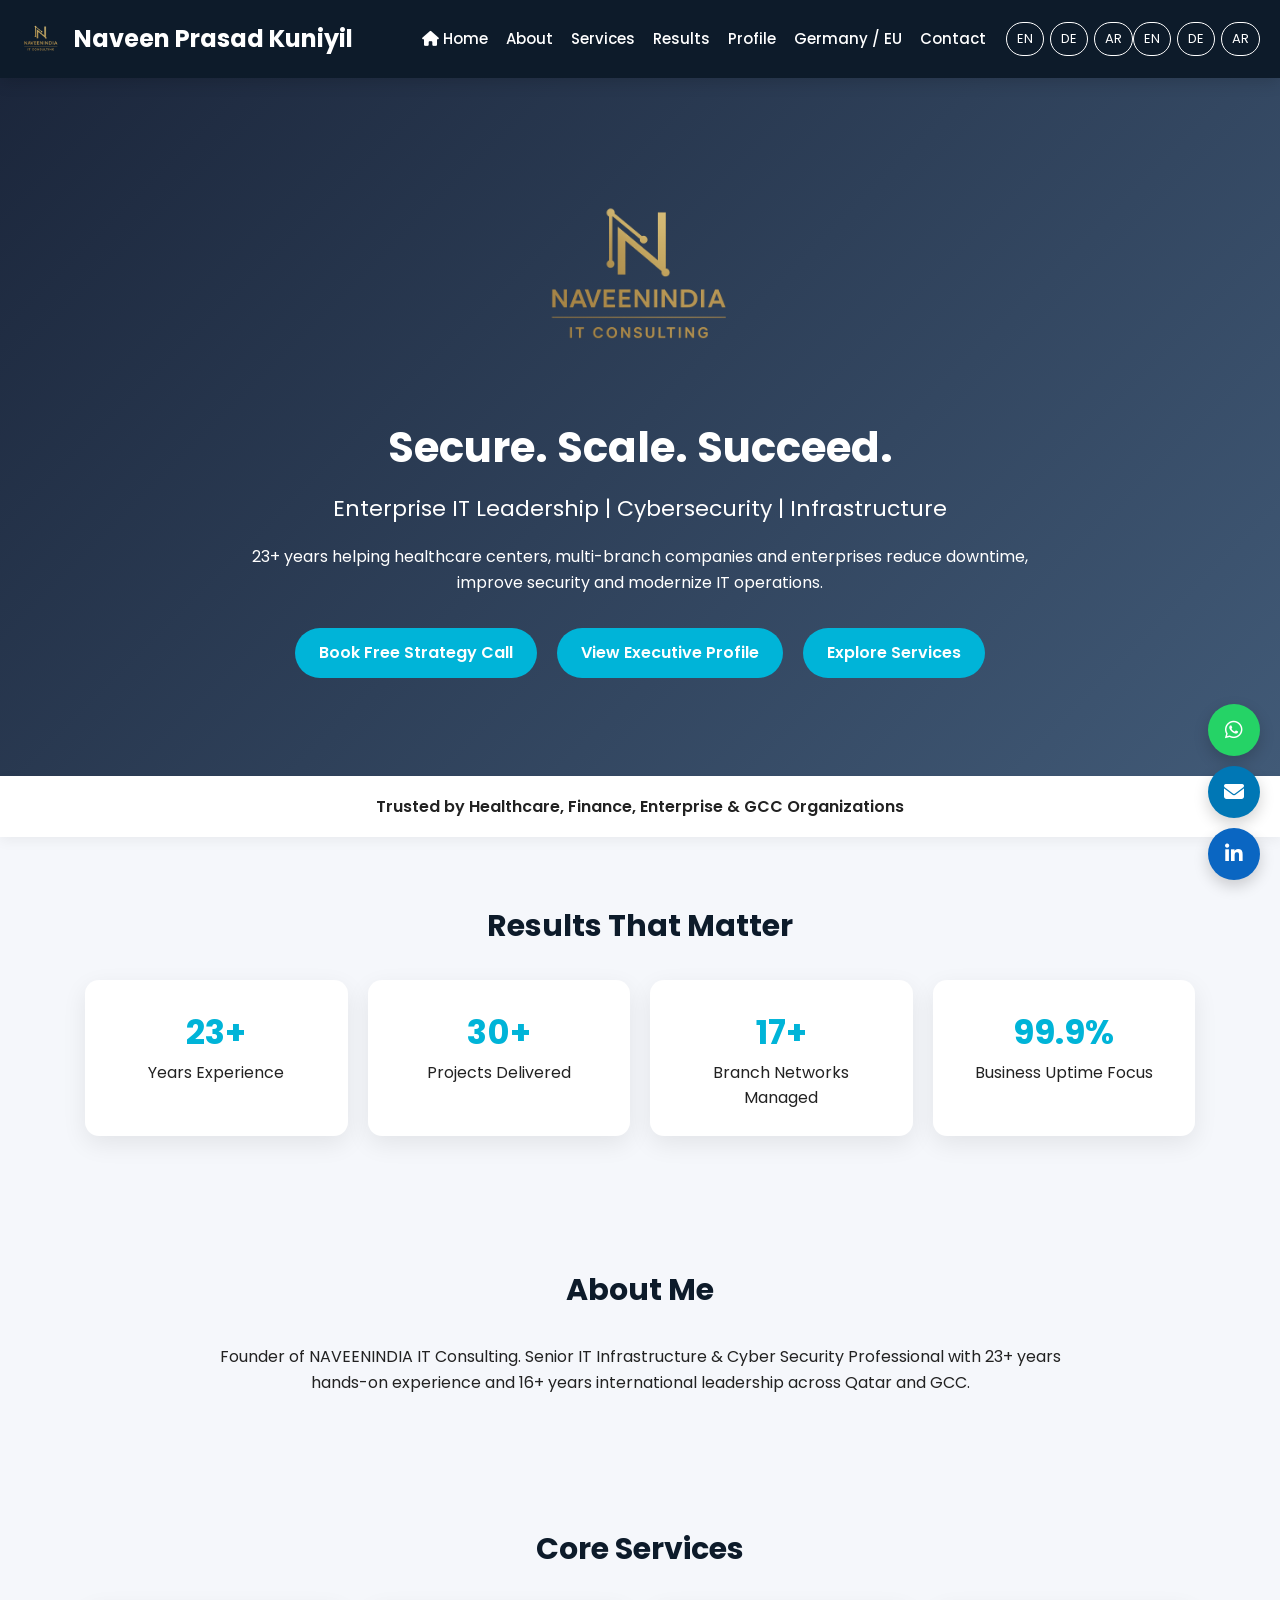
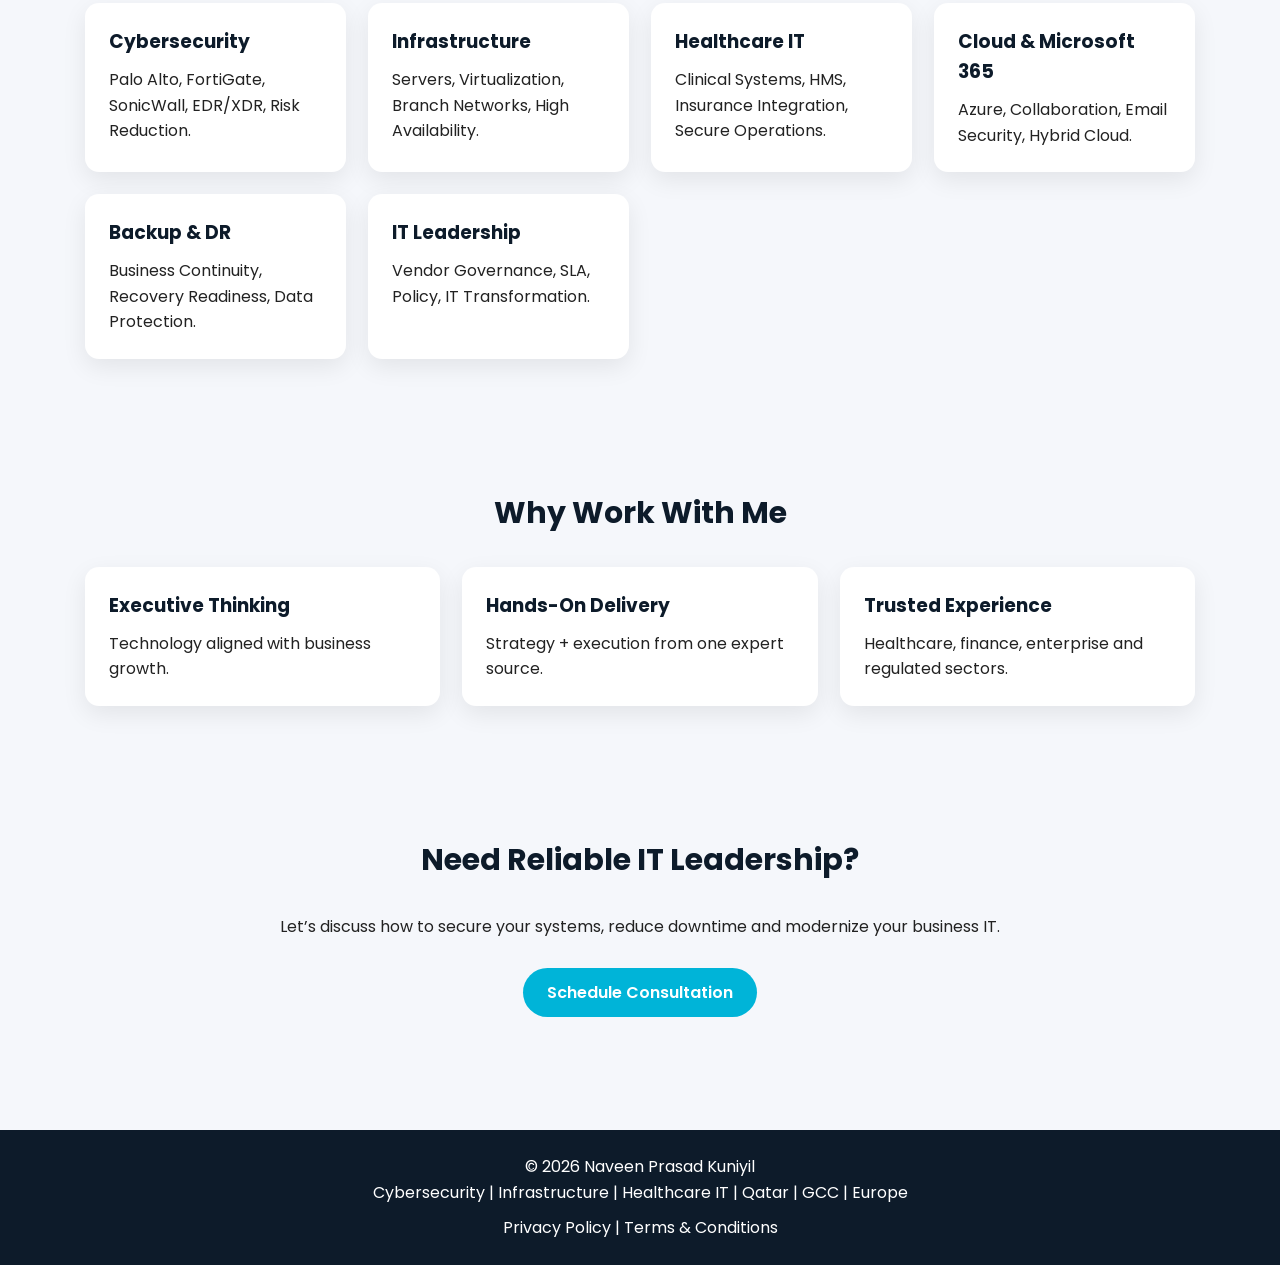
==== index.html @ bfe190c1 "Update index.html" ====
<!DOCTYPE html>
<html lang="en">
<head>
<meta charset="UTF-8">
<meta name="viewport" content="width=device-width, initial-scale=1.0">

<title>Naveen Prasad Kuniyil | IT Consultant | Cybersecurity | Healthcare IT</title>

<meta name="description" content="23+ years experienced IT Consultant specializing in Cybersecurity, Healthcare IT, Infrastructure, Cloud, and Enterprise Solutions across Qatar, GCC and Europe.">

<meta name="keywords" content="IT Consultant Qatar, Cybersecurity Consultant, Healthcare IT, IT Infrastructure, Cloud Consultant, IT Manager Qatar, GCC IT Expert">

<link href="https://fonts.googleapis.com/css2?family=Poppins:wght@300;400;600;700&display=swap" rel="stylesheet">
<link rel="stylesheet" href="https://cdnjs.cloudflare.com/ajax/libs/font-awesome/6.5.0/css/all.min.css">

<style>
*{
margin:0;
padding:0;
box-sizing:border-box;
font-family:Poppins,sans-serif;
}

html{
scroll-behavior:smooth;
}

body{
background:#f5f7fb;
color:#222;
line-height:1.6;
overflow-x:hidden;
}

/* HEADER */
header{
background:#0d1b2a;
color:#fff;
padding:18px 20px;
display:flex;
justify-content:space-between;
align-items:center;
flex-wrap:wrap;
position:sticky;
top:0;
z-index:999;
box-shadow:0 4px 15px rgba(0,0,0,0.15);
}

.brand{
display:flex;
align-items:center;
gap:12px;
font-size:24px;
font-weight:700;
}

.brand img{
height:42px;
}

.header-right{
display:flex;
align-items:center;
gap:20px;
margin-left:auto;
}

nav{
display:flex;
gap:18px;
}

nav a{
color:#fff;
text-decoration:none;
font-size:15px;
font-weight:500;
transition:.3s;
}

nav a:hover{
color:#00b4d8;
}

.lang-switch{
display:flex;
gap:6px;
}

.lang-switch button{
background:transparent;
border:1px solid #fff;
color:#fff;
padding:6px 10px;
border-radius:20px;
cursor:pointer;
font-size:13px;
}

.menu-toggle{
display:none;
font-size:26px;
cursor:pointer;
}

/* HERO */
.hero{
background:linear-gradient(135deg,#1b263b,#415a77);
color:#fff;
padding:90px 20px;
text-align:center;
}

.hero-logo{
width:220px;
margin-bottom:18px;
}

.hero-photo{
width:165px;
height:165px;
border-radius:50%;
object-fit:cover;
border:5px solid #fff;
box-shadow:0 10px 25px rgba(0,0,0,.25);
margin-bottom:20px;
}

.hero h1{
font-size:42px;
margin-bottom:10px;
}

.hero h2{
font-size:22px;
font-weight:400;
margin-bottom:18px;
}

.hero p{
max-width:800px;
margin:auto;
margin-bottom:25px;
}

.btn{
display:inline-block;
padding:12px 24px;
margin:8px;
background:#00b4d8;
color:#fff;
text-decoration:none;
border-radius:30px;
font-weight:600;
transition:.3s;
}

.btn:hover{
background:#0096c7;
transform:translateY(-2px);
}

/* TRUST BAR */
.trust{
background:#fff;
padding:18px;
text-align:center;
font-weight:600;
box-shadow:0 4px 12px rgba(0,0,0,.05);
}

/* SECTION */
.section{
padding:65px 20px;
max-width:1150px;
margin:auto;
}

.section h2{
text-align:center;
font-size:30px;
margin-bottom:30px;
color:#0d1b2a;
}

.section p.center{
max-width:850px;
margin:auto;
text-align:center;
}

.cards{
display:grid;
grid-template-columns:repeat(auto-fit,minmax(250px,1fr));
gap:22px;
}

.card{
background:#fff;
padding:24px;
border-radius:14px;
box-shadow:0 8px 25px rgba(0,0,0,.08);
transition:.3s;
}

.card:hover{
transform:translateY(-6px);
box-shadow:0 14px 30px rgba(0,0,0,.12);
}

.card h3{
margin-bottom:10px;
color:#0d1b2a;
}

/* COUNTERS */
.stats{
display:grid;
grid-template-columns:repeat(auto-fit,minmax(180px,1fr));
gap:20px;
text-align:center;
}

.stat{
background:#fff;
padding:25px;
border-radius:14px;
box-shadow:0 8px 25px rgba(0,0,0,.08);
}

.stat h3{
font-size:34px;
color:#00b4d8;
}

/* CONTACT */
.contact-form{
max-width:700px;
margin:auto;
}

.contact-form input,
.contact-form textarea{
width:100%;
padding:12px;
margin-bottom:14px;
border:1px solid #ccc;
border-radius:8px;
}

.contact-form textarea{
min-height:140px;
resize:vertical;
}

/* FLOAT ICONS */
.float-icons{
position:fixed;
bottom:20px;
right:20px;
display:flex;
flex-direction:column;
gap:10px;
z-index:999;
}

.float-icons a{
width:52px;
height:52px;
display:flex;
align-items:center;
justify-content:center;
border-radius:50%;
color:#fff;
font-size:20px;
text-decoration:none;
box-shadow:0 6px 15px rgba(0,0,0,.18);
}

.whatsapp{background:#25D366;}
.email{background:#0077b5;}
.linkedin{background:#0A66C2;}

/* STICKY MOBILE CTA */
.mobile-cta{
display:none;
}

/* FOOTER */
footer{
background:#0d1b2a;
color:#fff;
text-align:center;
padding:24px 20px;
margin-top:40px;
}

/* MOBILE */
@media(max-width:768px){

.menu-toggle{
display:block;
margin-left:auto;
}

.header-right{
width:100%;
display:block;
}

nav{
display:none;
flex-direction:column;
width:100%;
background:#0d1b2a;
margin-top:10px;
padding:10px 0;
}

nav.active{
display:flex;
}

nav a{
padding:10px;
text-align:center;
}

.lang-switch{
margin-top:10px;
justify-content:center;
}

.hero{
padding:60px 15px;
}

.hero-logo{
width:170px;
}

.hero-photo{
width:135px;
height:135px;
}

.hero h1{
font-size:28px;
}

.hero h2{
font-size:18px;
}

.section{
padding:45px 15px;
}

.mobile-cta{
display:block;
position:fixed;
bottom:0;
left:0;
right:0;
background:#00b4d8;
text-align:center;
padding:12px;
z-index:999;
}

.mobile-cta a{
color:#fff;
font-weight:700;
text-decoration:none;
}
}

body[dir="rtl"]{
direction:rtl;
text-align:right;
}
</style>

</head>

<body>

<header>

<div class="brand">
<img src="naveenindia_logo.png" alt="Logo">
<span>Naveen Prasad Kuniyil</span>
</div>

<div class="menu-toggle" onclick="toggleMenu()">
<i class="fas fa-bars"></i>
</div>

<div class="header-right">

<nav id="navMenu">
<a href="index.html"><i class="fas fa-home"></i> Home</a>
<a href="#about">About</a>
<a href="services.html">Services</a>
<a href="case-studies.html">Results</a>
<a href="cv.html">Profile</a>
<a href="germany.html">Germany / EU</a>
<a href="#contact">Contact</a>
</nav>

<div class="lang-switch">
<button onclick="setLang('en')">EN</button>
<button onclick="setLang('de')">DE</button>
<button onclick="setLang('ar')">AR</button>
</div>

</div>

<div class="lang-switch">
<button onclick="setLang('en')">EN</button>
<button onclick="setLang('de')">DE</button>
<button onclick="setLang('ar')">AR</button>
</div>

</div>

</header>

<!-- HERO -->
<section class="hero">

<img src="naveenindia_logo.png" class="hero-logo" alt="Logo">

<h1>Secure. Scale. Succeed.</h1>

<h2>Enterprise IT Leadership | Cybersecurity | Infrastructure</h2>

<p>
23+ years helping healthcare centers, multi-branch companies and enterprises reduce downtime, improve security and modernize IT operations.
</p>

<a href="https://calendly.com/naveenprasad-naveen/30min" target="_blank" class="btn">Book Free Strategy Call</a>
<a href="cv.html" class="btn">View Executive Profile</a>
<a href="services.html" class="btn">Explore Services</a>

</section>

<div class="trust">
Trusted by Healthcare, Finance, Enterprise & GCC Organizations
</div>

<!-- STATS -->
<section class="section">

<h2>Results That Matter</h2>

<div class="stats">

<div class="stat">
<h3>23+</h3>
<p>Years Experience</p>
</div>

<div class="stat">
<h3>30+</h3>
<p>Projects Delivered</p>
</div>

<div class="stat">
<h3>17+</h3>
<p>Branch Networks Managed</p>
</div>

<div class="stat">
<h3>99.9%</h3>
<p>Business Uptime Focus</p>
</div>

</div>

</section>

<!-- ABOUT -->
<section class="section" id="about">

<h2>About Me</h2>

<p class="center">
Founder of NAVEENINDIA IT Consulting. Senior IT Infrastructure & Cyber Security Professional with 23+ years hands-on experience and 16+ years international leadership across Qatar and GCC.
</p>

</section>

<!-- SERVICES -->
<section class="section">

<h2>Core Services</h2>

<div class="cards">

<div class="card">
<h3>Cybersecurity</h3>
<p>Palo Alto, FortiGate, SonicWall, EDR/XDR, Risk Reduction.</p>
</div>

<div class="card">
<h3>Infrastructure</h3>
<p>Servers, Virtualization, Branch Networks, High Availability.</p>
</div>

<div class="card">
<h3>Healthcare IT</h3>
<p>Clinical Systems, HMS, Insurance Integration, Secure Operations.</p>
</div>

<div class="card">
<h3>Cloud & Microsoft 365</h3>
<p>Azure, Collaboration, Email Security, Hybrid Cloud.</p>
</div>

<div class="card">
<h3>Backup & DR</h3>
<p>Business Continuity, Recovery Readiness, Data Protection.</p>
</div>

<div class="card">
<h3>IT Leadership</h3>
<p>Vendor Governance, SLA, Policy, IT Transformation.</p>
</div>

</div>

</section>

<!-- WHY CHOOSE -->
<section class="section">

<h2>Why Work With Me</h2>

<div class="cards">

<div class="card">
<h3>Executive Thinking</h3>
<p>Technology aligned with business growth.</p>
</div>

<div class="card">
<h3>Hands-On Delivery</h3>
<p>Strategy + execution from one expert source.</p>
</div>

<div class="card">
<h3>Trusted Experience</h3>
<p>Healthcare, finance, enterprise and regulated sectors.</p>
</div>

</div>

</section>

<!-- CTA -->
<section class="section" id="contact">

<h2>Need Reliable IT Leadership?</h2>

<p class="center">
Let’s discuss how to secure your systems, reduce downtime and modernize your business IT.
</p>

<p style="text-align:center;margin-top:20px;">
<a href="https://calendly.com/naveenprasad-naveen/30min" target="_blank" class="btn">Schedule Consultation</a>
</p>

</section>

<!-- FLOAT ICONS -->
<div class="float-icons">

<a href="https://wa.me/97433990879?text=Hello%20I%20need%20IT%20consultation" class="whatsapp" target="_blank">
<i class="fab fa-whatsapp"></i>
</a>

<a href="mailto:naveenprasad.naveen@gmail.com" class="email">
<i class="fas fa-envelope"></i>
</a>

<a href="https://www.linkedin.com/in/naveen-prasad-5967874" class="linkedin" target="_blank">
<i class="fab fa-linkedin-in"></i>
</a>

</div>

<div class="mobile-cta">
<a href="https://calendly.com/naveenprasad-naveen/30min" target="_blank">Book Free Call</a>
</div>

<footer>
<p>© 2026 Naveen Prasad Kuniyil</p>
<p>Cybersecurity | Infrastructure | Healthcare IT | Qatar | GCC | Europe</p>

<p style="margin-top:10px;">
<a href="privacy.html" style="color:#fff;text-decoration:none;">Privacy Policy</a> |
<a href="terms.html" style="color:#fff;text-decoration:none;">Terms & Conditions</a>
</p>
</footer>

<div id="google_translate_element" style="display:none;"></div>

<script>
function googleTranslateElementInit(){
new google.translate.TranslateElement(
{pageLanguage:'en'},
'google_translate_element'
);
}

function setLang(lang){
const interval=setInterval(()=>{
const select=document.querySelector(".goog-te-combo");
if(select){
select.value=lang;
select.dispatchEvent(new Event("change"));
clearInterval(interval);
}
},300);

document.body.dir=(lang==="ar")?"rtl":"ltr";
}

function toggleMenu(){
document.getElementById("navMenu").classList.toggle("active");
}
</script>

<script src="//translate.google.com/translate_a/element.js?cb=googleTranslateElementInit"></script>

</body>
</html>
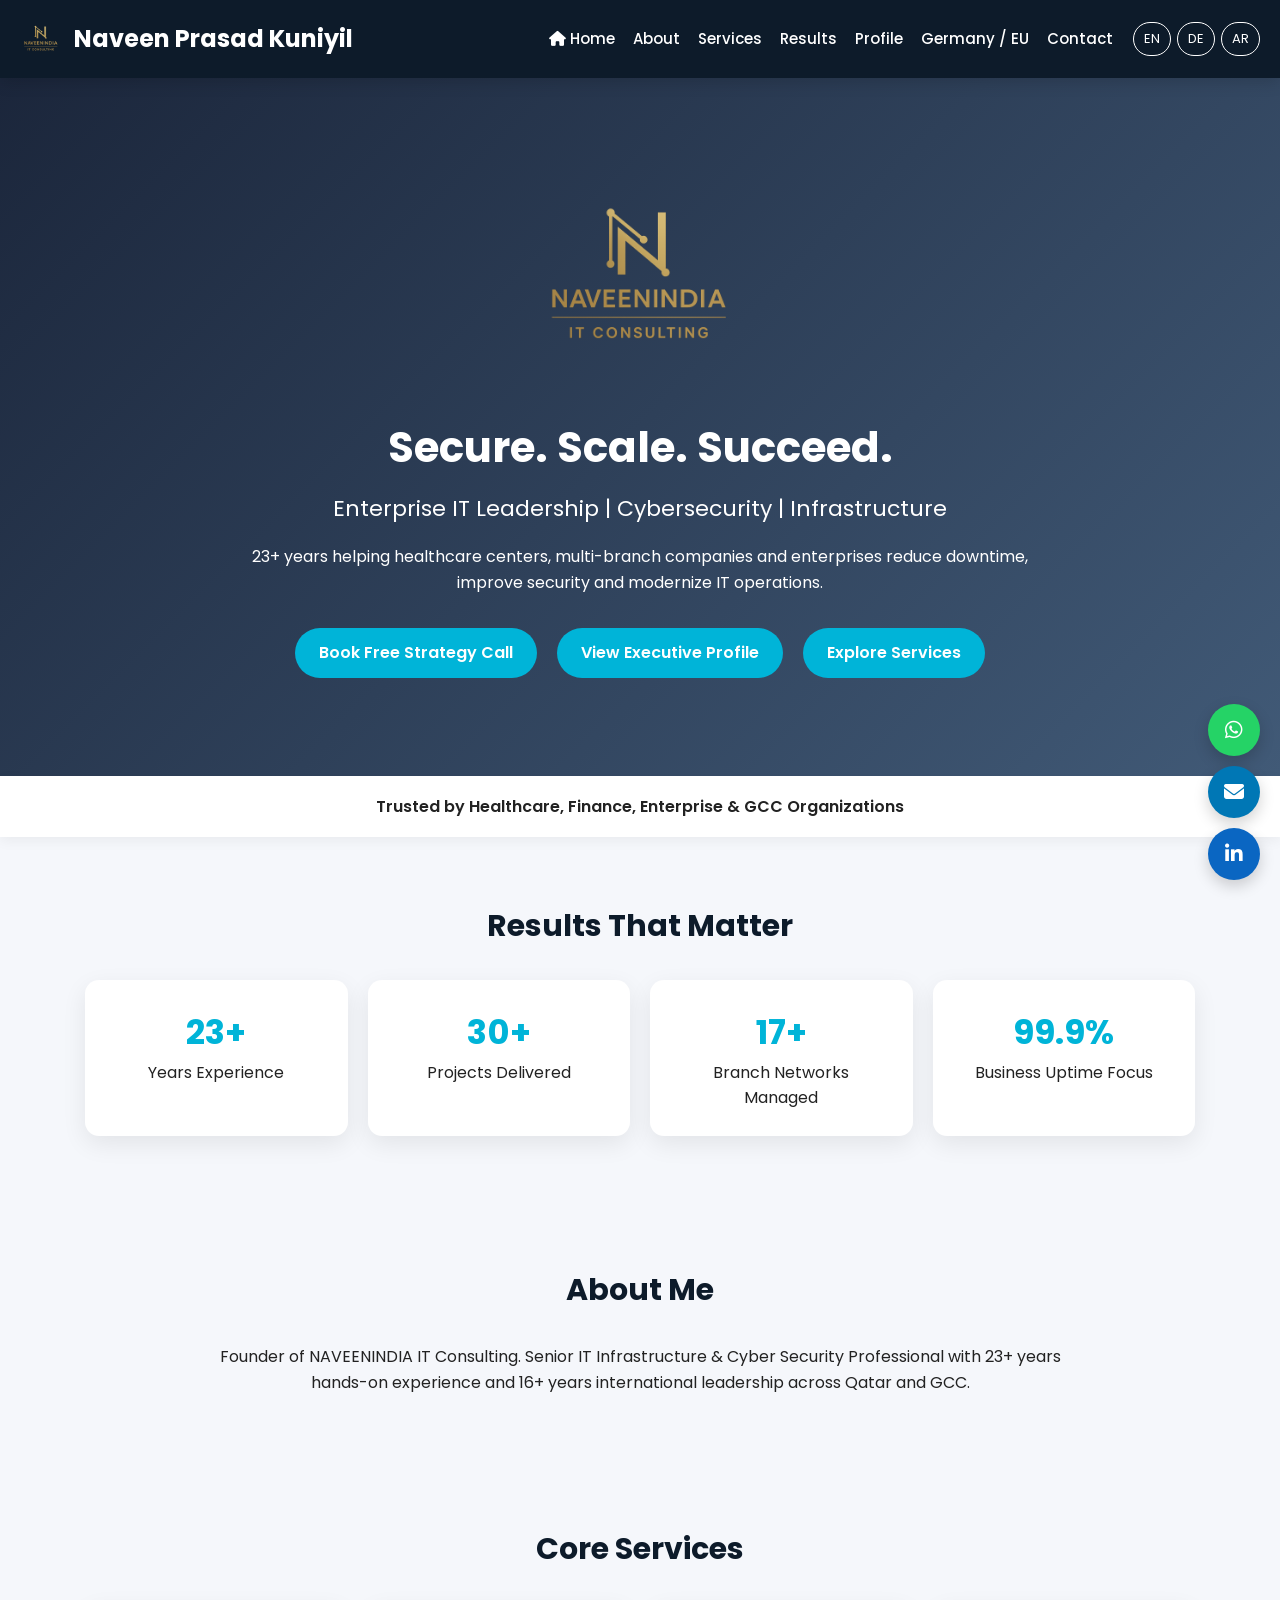
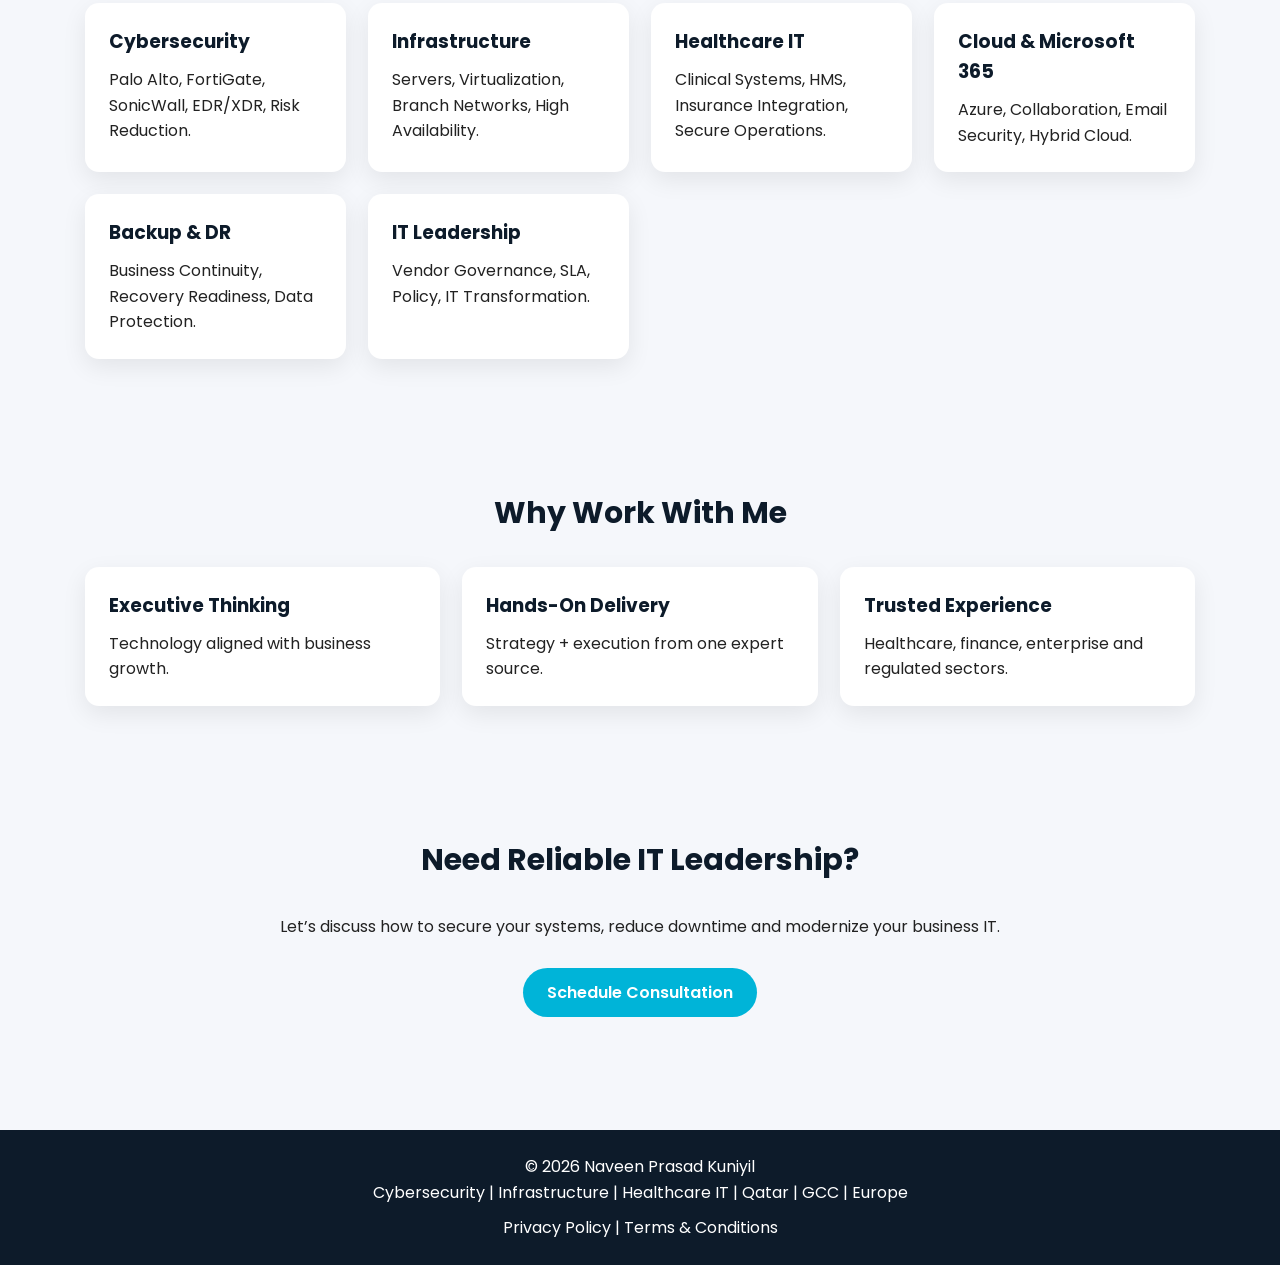
==== commit 8e752d00: "Update index.html" ====
--- a/index.html
+++ b/index.html
@@ -417,14 +417,6 @@
 
 </div>
 
-<div class="lang-switch">
-<button onclick="setLang('en')">EN</button>
-<button onclick="setLang('de')">DE</button>
-<button onclick="setLang('ar')">AR</button>
-</div>
-
-</div>
-
 </header>
 
 <!-- HERO -->
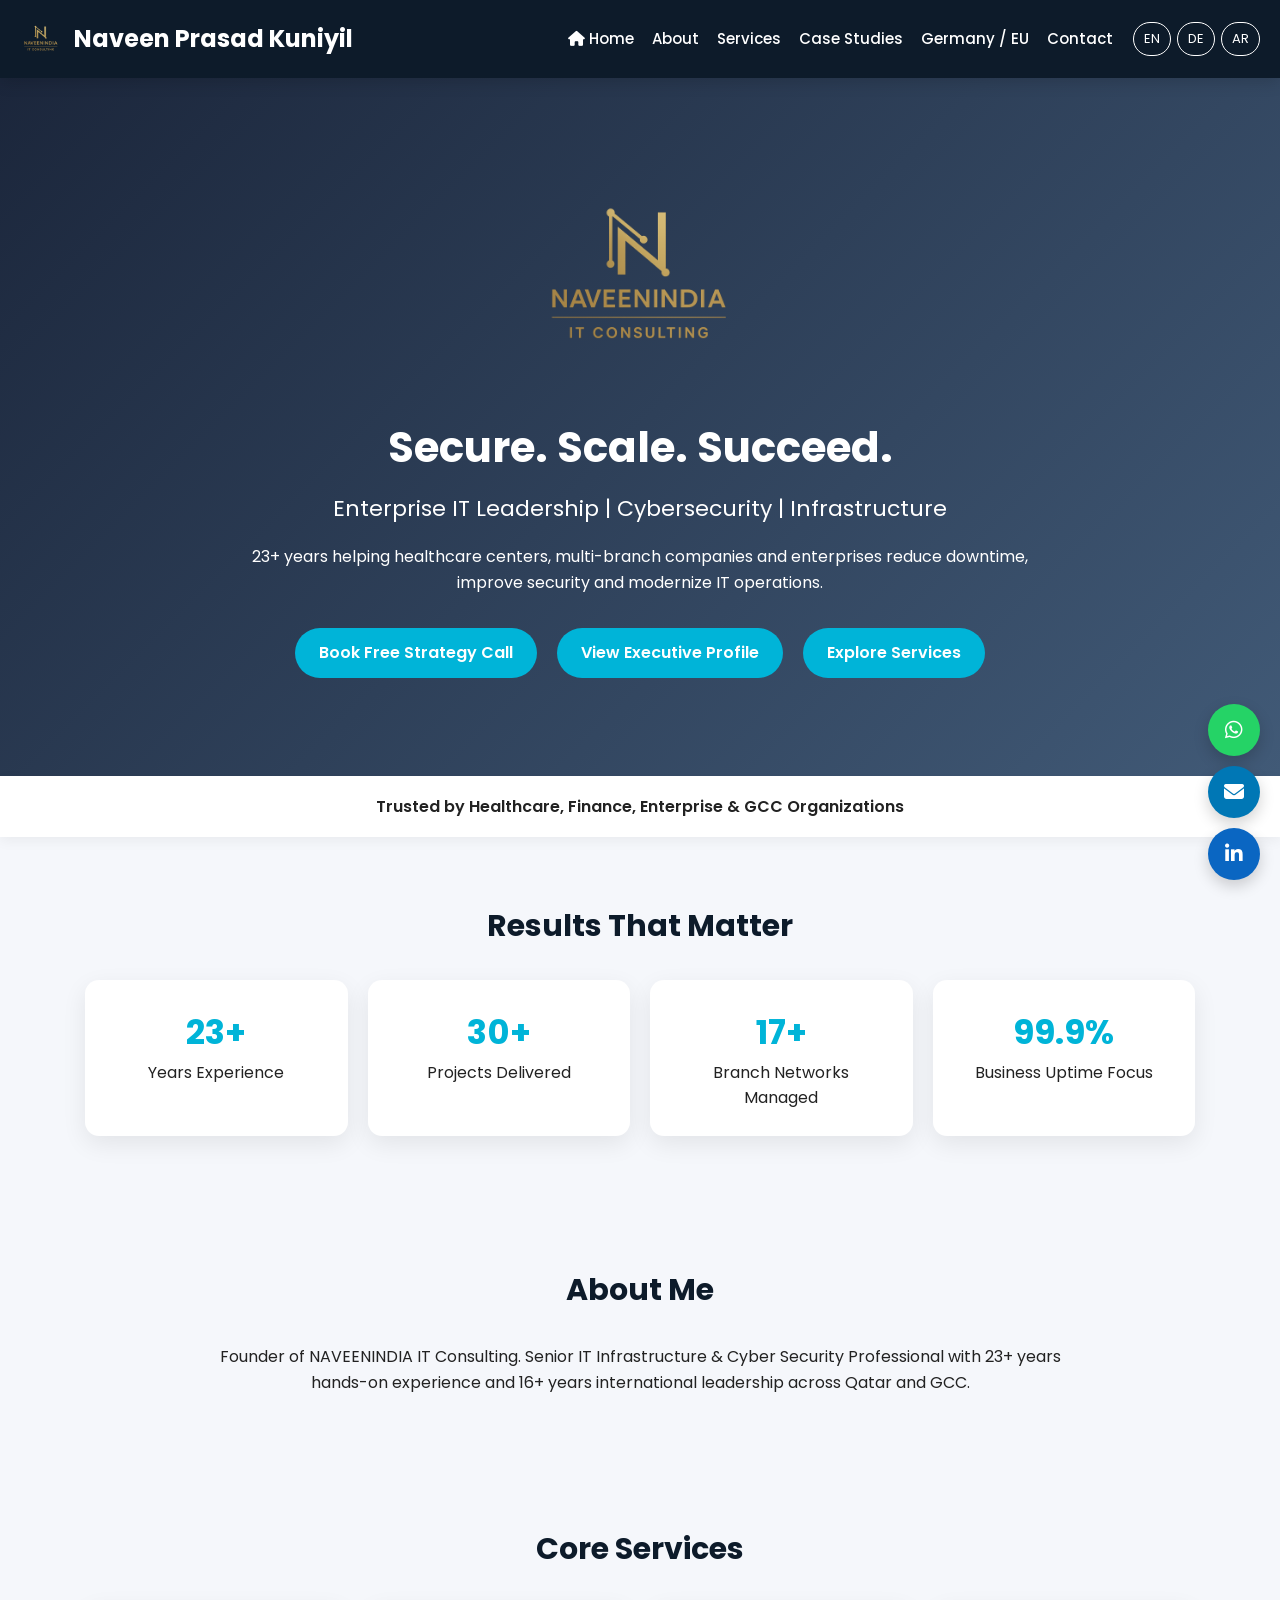
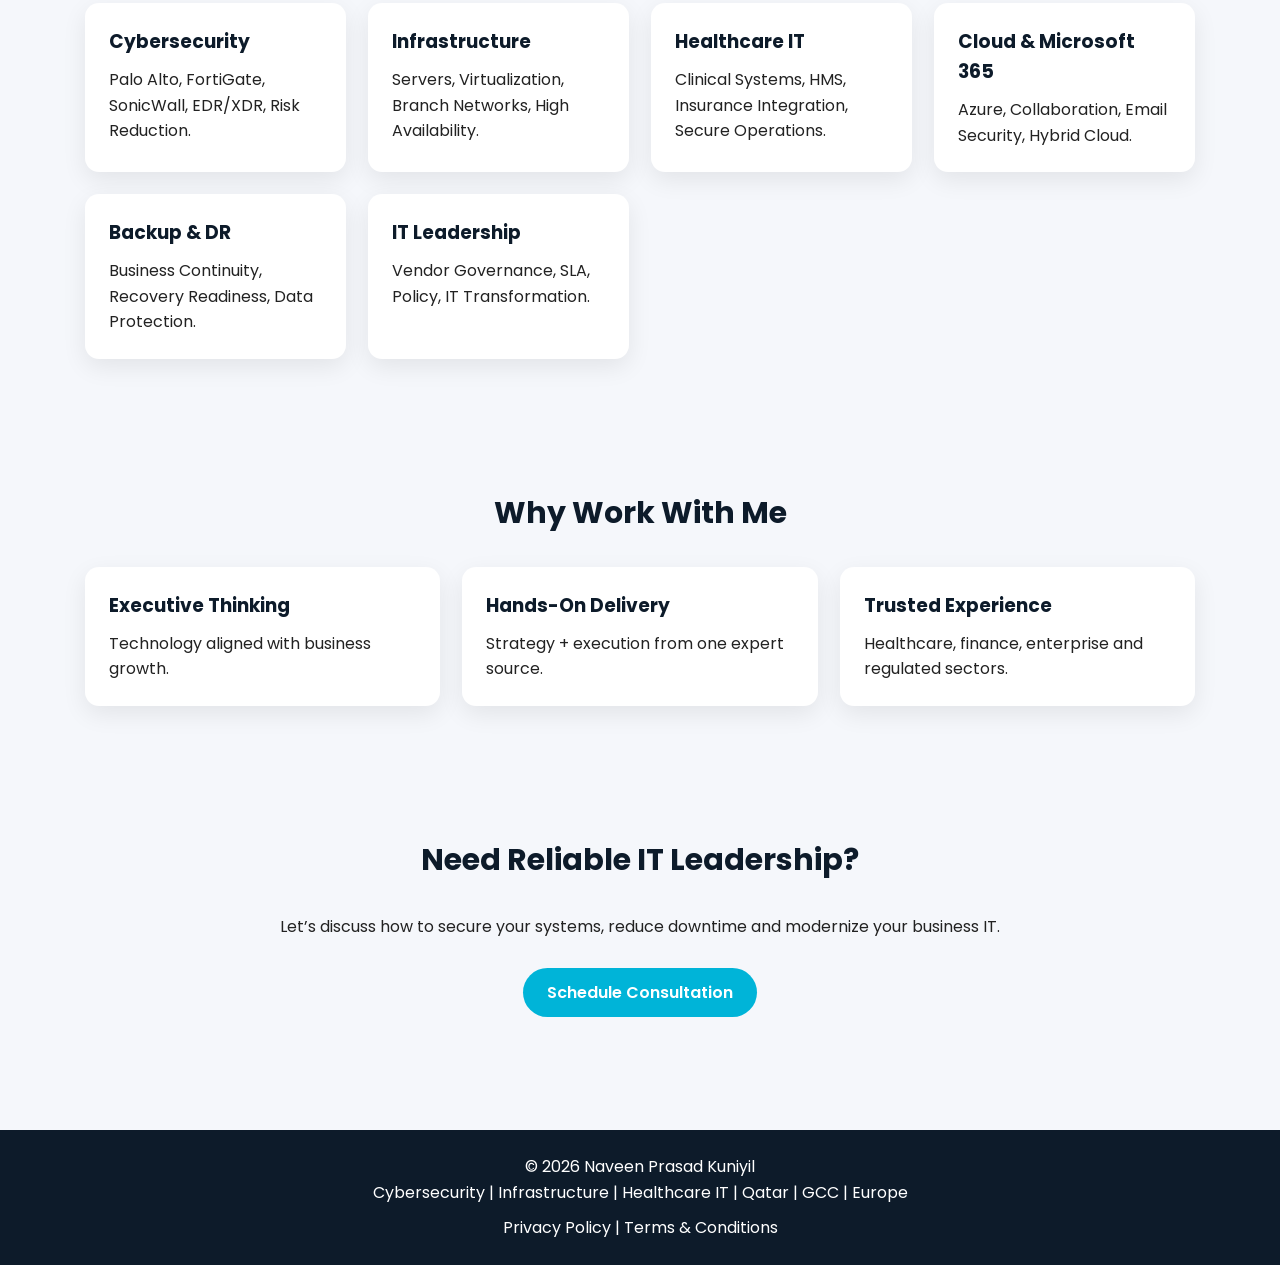
==== commit ef69d84d: "Update index.html" ====
--- a/index.html
+++ b/index.html
@@ -30,6 +30,18 @@
 color:#222;
 line-height:1.6;
 overflow-x:hidden;
+top:0 !important;
+}
+
+/* GOOGLE TRANSLATE HIDE FIX */
+.goog-te-banner-frame,
+.skiptranslate,
+.goog-te-gadget,
+.goog-te-combo,
+.goog-logo-link,
+.goog-te-balloon-frame,
+#google_translate_element{
+display:none !important;
 }
 
 /* HEADER */
@@ -403,10 +415,9 @@
 <a href="index.html"><i class="fas fa-home"></i> Home</a>
 <a href="#about">About</a>
 <a href="services.html">Services</a>
-<a href="case-studies.html">Results</a>
-<a href="cv.html">Profile</a>
+<a href="case-studies.html">Case Studies</a>
 <a href="germany.html">Germany / EU</a>
-<a href="#contact">Contact</a>
+<a href="contact.html">Contact</a>
 </nav>
 
 <div class="lang-switch">
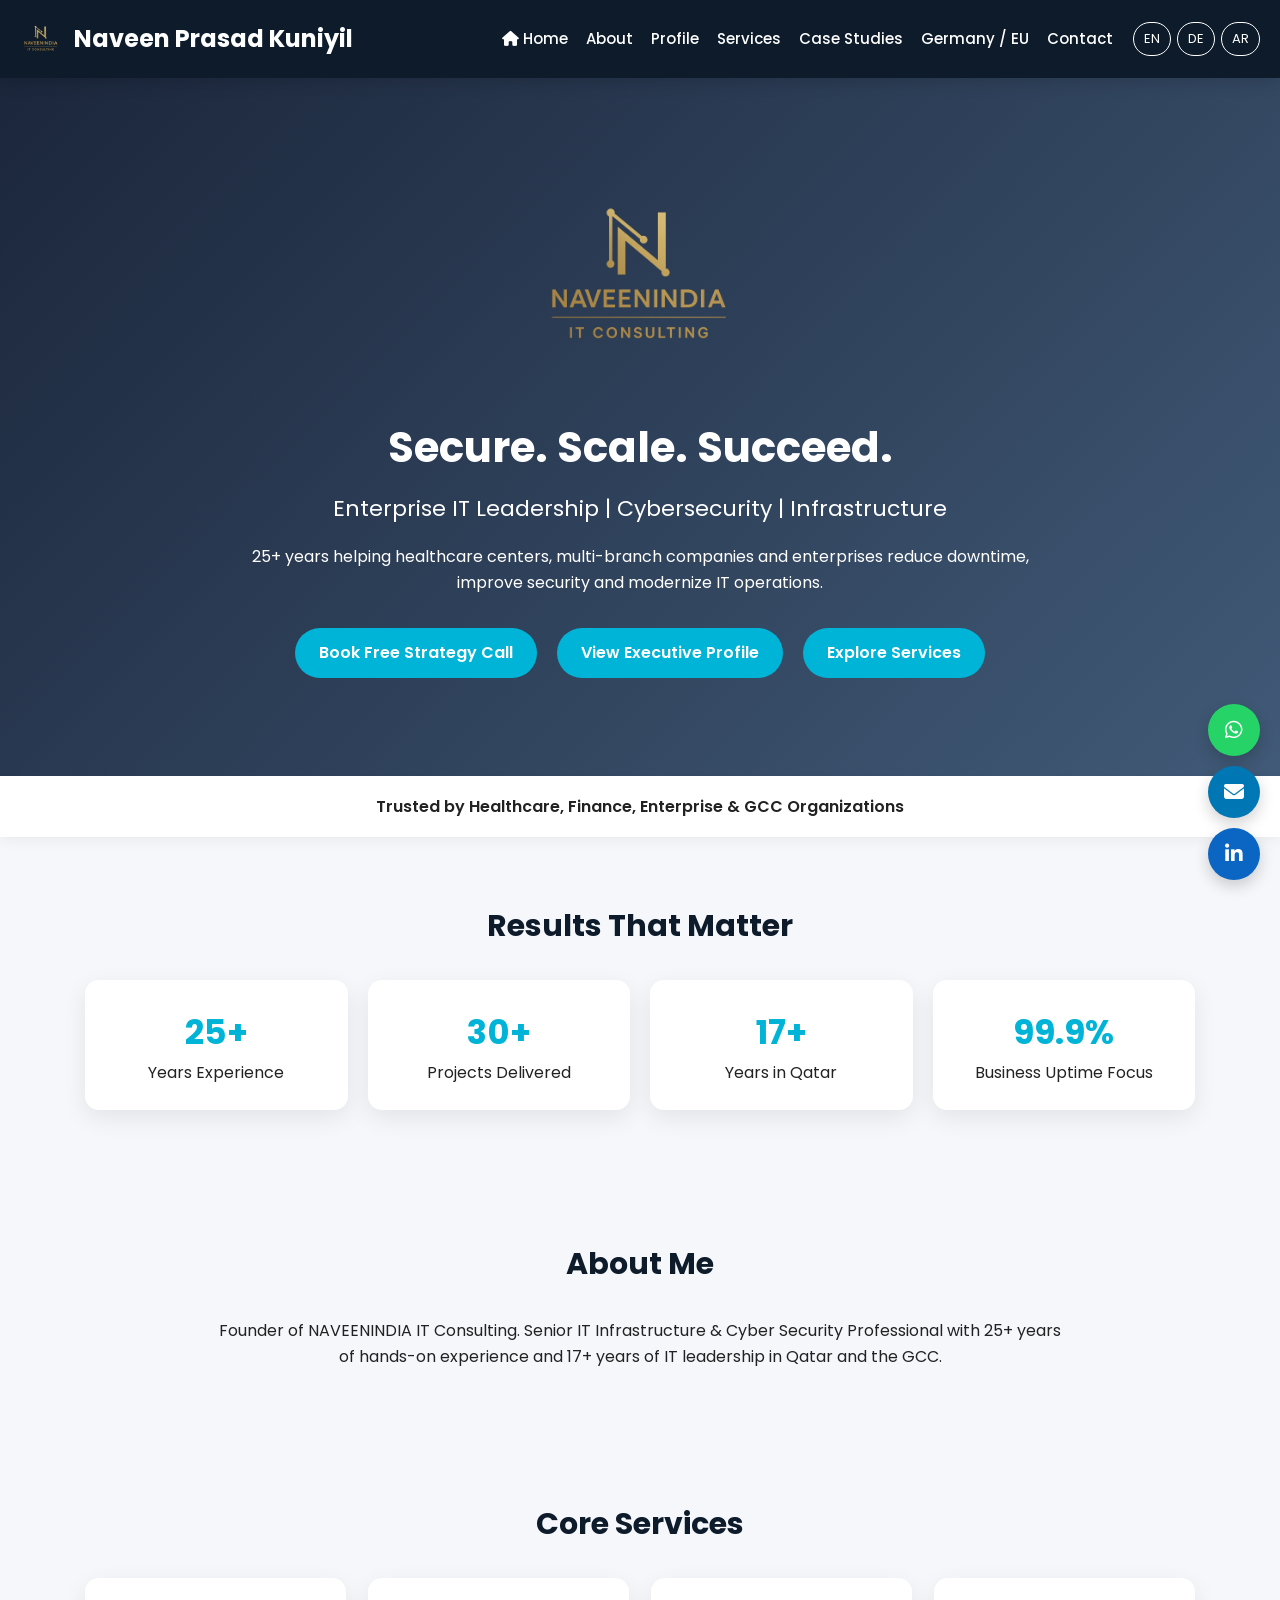
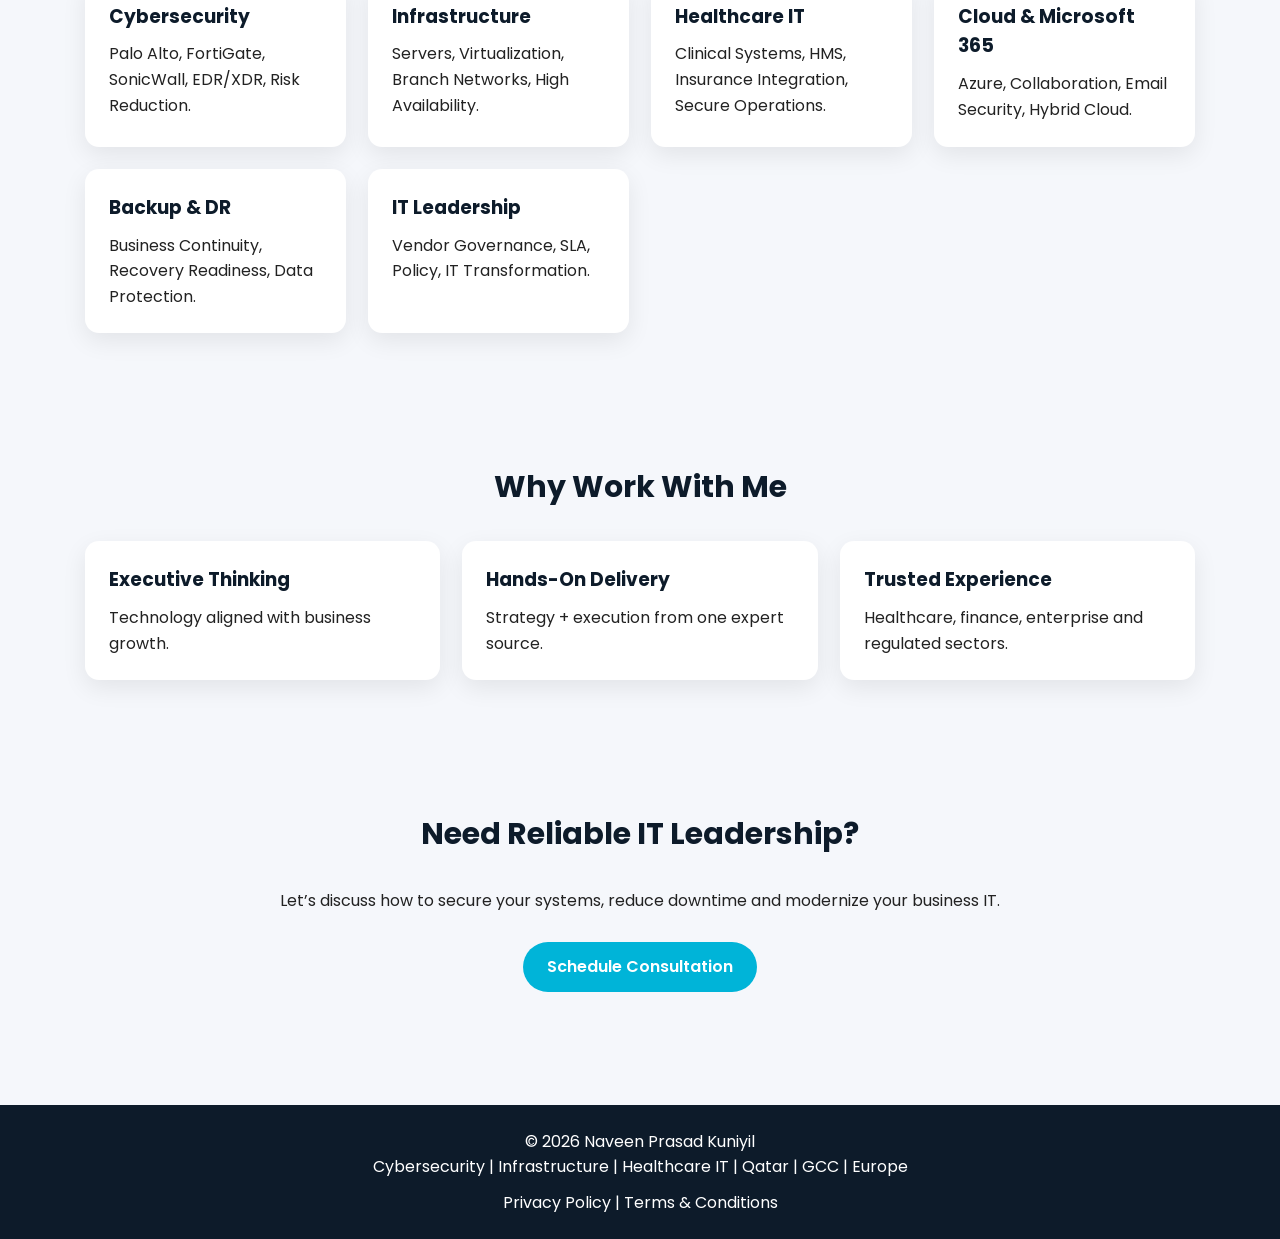
==== commit 0a7c216b: "Add files via upload" ====
--- a/index.html
+++ b/index.html
@@ -6,7 +6,7 @@
 
 <title>Naveen Prasad Kuniyil | IT Consultant | Cybersecurity | Healthcare IT</title>
 
-<meta name="description" content="23+ years experienced IT Consultant specializing in Cybersecurity, Healthcare IT, Infrastructure, Cloud, and Enterprise Solutions across Qatar, GCC and Europe.">
+<meta name="description" content="25+ years experienced IT Consultant specializing in Cybersecurity, Healthcare IT, Infrastructure, Cloud, and Enterprise Solutions across Qatar, GCC and Europe.">
 
 <meta name="keywords" content="IT Consultant Qatar, Cybersecurity Consultant, Healthcare IT, IT Infrastructure, Cloud Consultant, IT Manager Qatar, GCC IT Expert">
 
@@ -414,6 +414,7 @@
 <nav id="navMenu">
 <a href="index.html"><i class="fas fa-home"></i> Home</a>
 <a href="#about">About</a>
+<a href="cv.html">Profile</a>
 <a href="services.html">Services</a>
 <a href="case-studies.html">Case Studies</a>
 <a href="germany.html">Germany / EU</a>
@@ -440,7 +441,7 @@
 <h2>Enterprise IT Leadership | Cybersecurity | Infrastructure</h2>
 
 <p>
-23+ years helping healthcare centers, multi-branch companies and enterprises reduce downtime, improve security and modernize IT operations.
+25+ years helping healthcare centers, multi-branch companies and enterprises reduce downtime, improve security and modernize IT operations.
 </p>
 
 <a href="https://calendly.com/naveenprasad-naveen/30min" target="_blank" class="btn">Book Free Strategy Call</a>
@@ -461,7 +462,7 @@
 <div class="stats">
 
 <div class="stat">
-<h3>23+</h3>
+<h3>25+</h3>
 <p>Years Experience</p>
 </div>
 
@@ -472,7 +473,7 @@
 
 <div class="stat">
 <h3>17+</h3>
-<p>Branch Networks Managed</p>
+<p>Years in Qatar</p>
 </div>
 
 <div class="stat">
@@ -490,7 +491,7 @@
 <h2>About Me</h2>
 
 <p class="center">
-Founder of NAVEENINDIA IT Consulting. Senior IT Infrastructure & Cyber Security Professional with 23+ years hands-on experience and 16+ years international leadership across Qatar and GCC.
+Founder of NAVEENINDIA IT Consulting. Senior IT Infrastructure & Cyber Security Professional with 25+ years of hands-on experience and 17+ years of IT leadership in Qatar and the GCC.
 </p>
 
 </section>
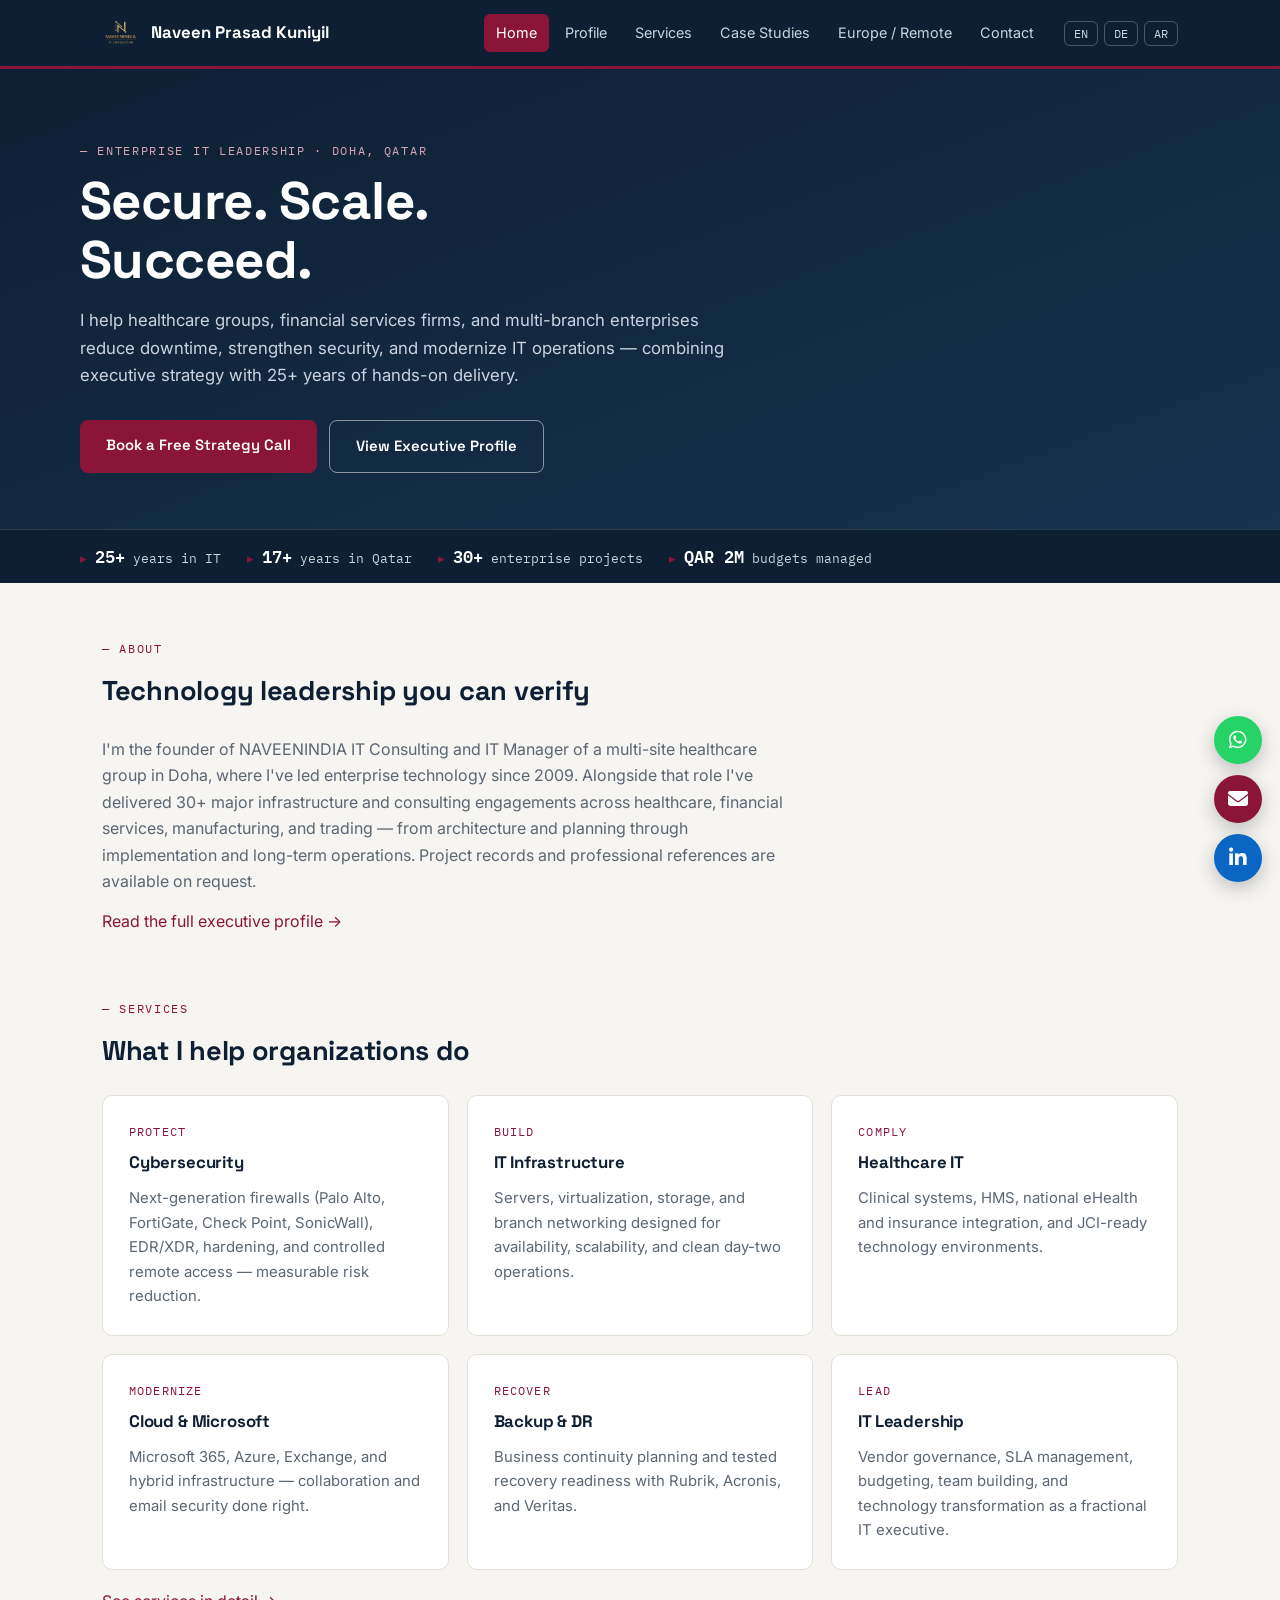
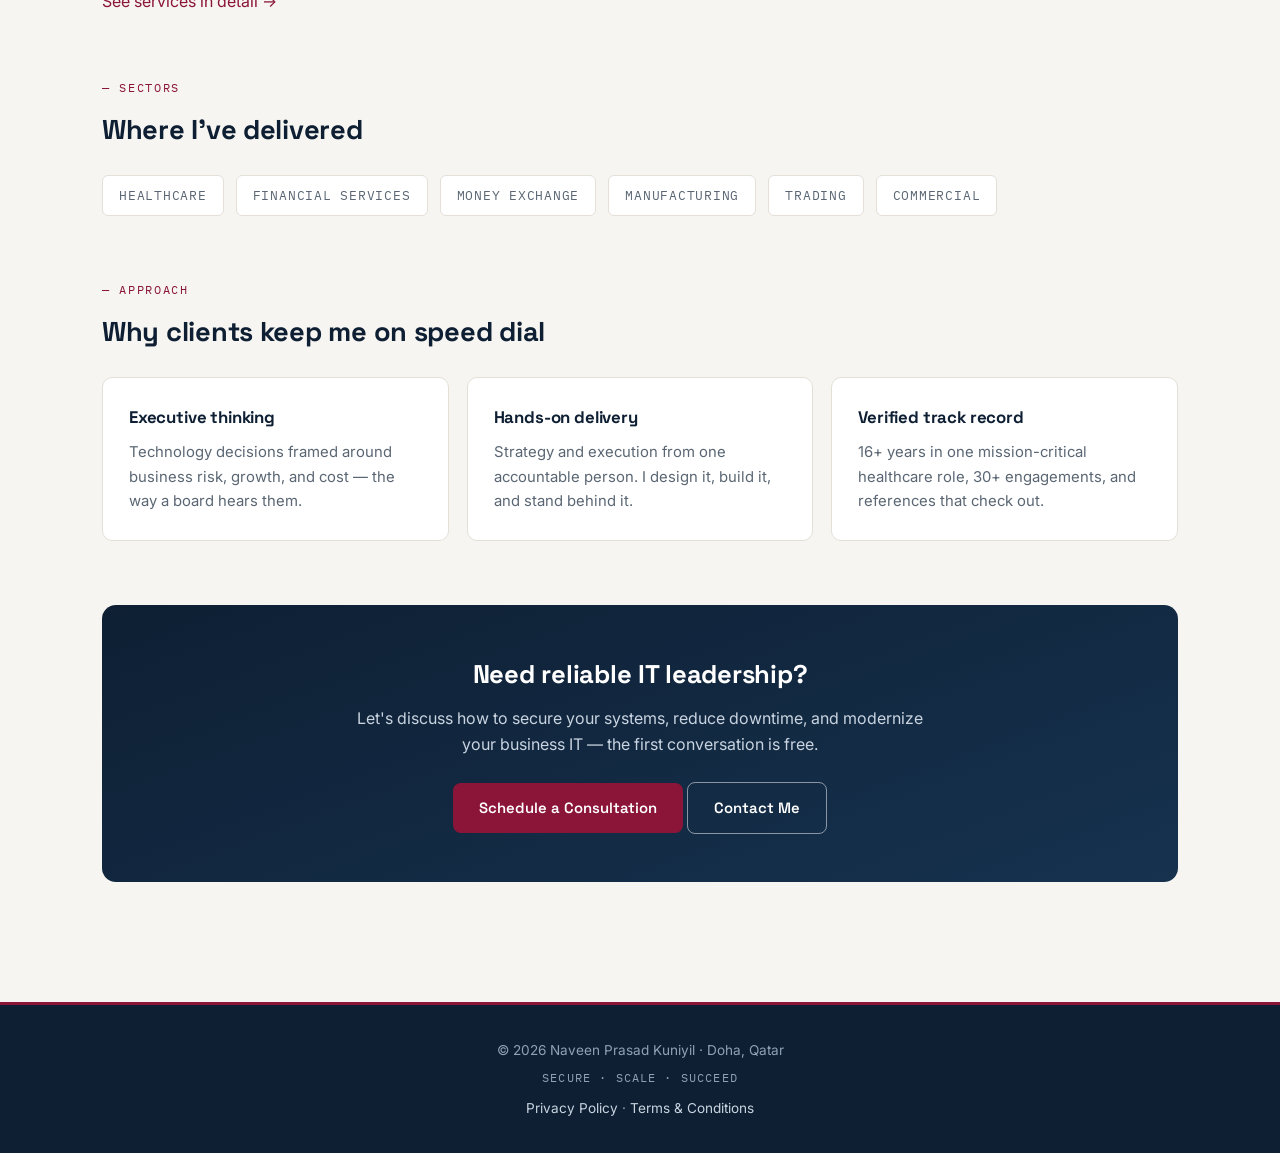
==== commit bfedbd2f: "Add files via upload" ====
--- a/index.html
+++ b/index.html
@@ -3,640 +3,131 @@
 <head>
 <meta charset="UTF-8">
 <meta name="viewport" content="width=device-width, initial-scale=1.0">
-
-<title>Naveen Prasad Kuniyil | IT Consultant | Cybersecurity | Healthcare IT</title>
-
-<meta name="description" content="25+ years experienced IT Consultant specializing in Cybersecurity, Healthcare IT, Infrastructure, Cloud, and Enterprise Solutions across Qatar, GCC and Europe.">
-
+<title>Naveen Prasad Kuniyil | IT Consultant | Cybersecurity | Healthcare IT | Qatar</title>
+<meta name="description" content="Senior IT Infrastructure & Cybersecurity Leader in Doha, Qatar. 25+ years experience, 17+ years in Qatar, 30+ enterprise projects across healthcare, finance, and enterprise sectors.">
 <meta name="keywords" content="IT Consultant Qatar, Cybersecurity Consultant, Healthcare IT, IT Infrastructure, Cloud Consultant, IT Manager Qatar, GCC IT Expert">
-
-<link href="https://fonts.googleapis.com/css2?family=Poppins:wght@300;400;600;700&display=swap" rel="stylesheet">
+<link rel="preconnect" href="https://fonts.googleapis.com">
+<link href="https://fonts.googleapis.com/css2?family=Space+Grotesk:wght@500;600;700&family=Inter:wght@400;500;600&family=IBM+Plex+Mono:wght@400;500&display=swap" rel="stylesheet">
 <link rel="stylesheet" href="https://cdnjs.cloudflare.com/ajax/libs/font-awesome/6.5.0/css/all.min.css">
-
-<style>
-*{
-margin:0;
-padding:0;
-box-sizing:border-box;
-font-family:Poppins,sans-serif;
-}
-
-html{
-scroll-behavior:smooth;
-}
-
-body{
-background:#f5f7fb;
-color:#222;
-line-height:1.6;
-overflow-x:hidden;
-top:0 !important;
-}
-
-/* GOOGLE TRANSLATE HIDE FIX */
-.goog-te-banner-frame,
-.skiptranslate,
-.goog-te-gadget,
-.goog-te-combo,
-.goog-logo-link,
-.goog-te-balloon-frame,
-#google_translate_element{
-display:none !important;
-}
-
-/* HEADER */
-header{
-background:#0d1b2a;
-color:#fff;
-padding:18px 20px;
-display:flex;
-justify-content:space-between;
-align-items:center;
-flex-wrap:wrap;
-position:sticky;
-top:0;
-z-index:999;
-box-shadow:0 4px 15px rgba(0,0,0,0.15);
-}
-
-.brand{
-display:flex;
-align-items:center;
-gap:12px;
-font-size:24px;
-font-weight:700;
-}
-
-.brand img{
-height:42px;
-}
-
-.header-right{
-display:flex;
-align-items:center;
-gap:20px;
-margin-left:auto;
-}
-
-nav{
-display:flex;
-gap:18px;
-}
-
-nav a{
-color:#fff;
-text-decoration:none;
-font-size:15px;
-font-weight:500;
-transition:.3s;
-}
-
-nav a:hover{
-color:#00b4d8;
-}
-
-.lang-switch{
-display:flex;
-gap:6px;
-}
-
-.lang-switch button{
-background:transparent;
-border:1px solid #fff;
-color:#fff;
-padding:6px 10px;
-border-radius:20px;
-cursor:pointer;
-font-size:13px;
-}
-
-.menu-toggle{
-display:none;
-font-size:26px;
-cursor:pointer;
-}
-
-/* HERO */
-.hero{
-background:linear-gradient(135deg,#1b263b,#415a77);
-color:#fff;
-padding:90px 20px;
-text-align:center;
-}
-
-.hero-logo{
-width:220px;
-margin-bottom:18px;
-}
-
-.hero-photo{
-width:165px;
-height:165px;
-border-radius:50%;
-object-fit:cover;
-border:5px solid #fff;
-box-shadow:0 10px 25px rgba(0,0,0,.25);
-margin-bottom:20px;
-}
-
-.hero h1{
-font-size:42px;
-margin-bottom:10px;
-}
-
-.hero h2{
-font-size:22px;
-font-weight:400;
-margin-bottom:18px;
-}
-
-.hero p{
-max-width:800px;
-margin:auto;
-margin-bottom:25px;
-}
-
-.btn{
-display:inline-block;
-padding:12px 24px;
-margin:8px;
-background:#00b4d8;
-color:#fff;
-text-decoration:none;
-border-radius:30px;
-font-weight:600;
-transition:.3s;
-}
-
-.btn:hover{
-background:#0096c7;
-transform:translateY(-2px);
-}
-
-/* TRUST BAR */
-.trust{
-background:#fff;
-padding:18px;
-text-align:center;
-font-weight:600;
-box-shadow:0 4px 12px rgba(0,0,0,.05);
-}
-
-/* SECTION */
-.section{
-padding:65px 20px;
-max-width:1150px;
-margin:auto;
-}
-
-.section h2{
-text-align:center;
-font-size:30px;
-margin-bottom:30px;
-color:#0d1b2a;
-}
-
-.section p.center{
-max-width:850px;
-margin:auto;
-text-align:center;
-}
-
-.cards{
-display:grid;
-grid-template-columns:repeat(auto-fit,minmax(250px,1fr));
-gap:22px;
-}
-
-.card{
-background:#fff;
-padding:24px;
-border-radius:14px;
-box-shadow:0 8px 25px rgba(0,0,0,.08);
-transition:.3s;
-}
-
-.card:hover{
-transform:translateY(-6px);
-box-shadow:0 14px 30px rgba(0,0,0,.12);
-}
-
-.card h3{
-margin-bottom:10px;
-color:#0d1b2a;
-}
-
-/* COUNTERS */
-.stats{
-display:grid;
-grid-template-columns:repeat(auto-fit,minmax(180px,1fr));
-gap:20px;
-text-align:center;
-}
-
-.stat{
-background:#fff;
-padding:25px;
-border-radius:14px;
-box-shadow:0 8px 25px rgba(0,0,0,.08);
-}
-
-.stat h3{
-font-size:34px;
-color:#00b4d8;
-}
-
-/* CONTACT */
-.contact-form{
-max-width:700px;
-margin:auto;
-}
-
-.contact-form input,
-.contact-form textarea{
-width:100%;
-padding:12px;
-margin-bottom:14px;
-border:1px solid #ccc;
-border-radius:8px;
-}
-
-.contact-form textarea{
-min-height:140px;
-resize:vertical;
-}
-
-/* FLOAT ICONS */
-.float-icons{
-position:fixed;
-bottom:20px;
-right:20px;
-display:flex;
-flex-direction:column;
-gap:10px;
-z-index:999;
-}
-
-.float-icons a{
-width:52px;
-height:52px;
-display:flex;
-align-items:center;
-justify-content:center;
-border-radius:50%;
-color:#fff;
-font-size:20px;
-text-decoration:none;
-box-shadow:0 6px 15px rgba(0,0,0,.18);
-}
-
-.whatsapp{background:#25D366;}
-.email{background:#0077b5;}
-.linkedin{background:#0A66C2;}
-
-/* STICKY MOBILE CTA */
-.mobile-cta{
-display:none;
-}
-
-/* FOOTER */
-footer{
-background:#0d1b2a;
-color:#fff;
-text-align:center;
-padding:24px 20px;
-margin-top:40px;
-}
-
-/* MOBILE */
-@media(max-width:768px){
-
-.menu-toggle{
-display:block;
-margin-left:auto;
-}
-
-.header-right{
-width:100%;
-display:block;
-}
-
-nav{
-display:none;
-flex-direction:column;
-width:100%;
-background:#0d1b2a;
-margin-top:10px;
-padding:10px 0;
-}
-
-nav.active{
-display:flex;
-}
-
-nav a{
-padding:10px;
-text-align:center;
-}
-
-.lang-switch{
-margin-top:10px;
-justify-content:center;
-}
-
-.hero{
-padding:60px 15px;
-}
-
-.hero-logo{
-width:170px;
-}
-
-.hero-photo{
-width:135px;
-height:135px;
-}
-
-.hero h1{
-font-size:28px;
-}
-
-.hero h2{
-font-size:18px;
-}
-
-.section{
-padding:45px 15px;
-}
-
-.mobile-cta{
-display:block;
-position:fixed;
-bottom:0;
-left:0;
-right:0;
-background:#00b4d8;
-text-align:center;
-padding:12px;
-z-index:999;
-}
-
-.mobile-cta a{
-color:#fff;
-font-weight:700;
-text-decoration:none;
-}
-}
-
-body[dir="rtl"]{
-direction:rtl;
-text-align:right;
-}
-</style>
-
+<link rel="stylesheet" href="style.css">
 </head>
-
 <body>
-
-<header>
-
-<div class="brand">
-<img src="naveenindia_logo.png" alt="Logo">
-<span>Naveen Prasad Kuniyil</span>
-</div>
-
-<div class="menu-toggle" onclick="toggleMenu()">
-<i class="fas fa-bars"></i>
-</div>
-
-<div class="header-right">
-
-<nav id="navMenu">
-<a href="index.html"><i class="fas fa-home"></i> Home</a>
-<a href="#about">About</a>
+<header class="site">
+<div class="nav">
+<a class="brand" href="index.html"><img src="naveenindia_logo.png" alt="Naveen India logo"> Naveen Prasad Kuniyil</a>
+<button class="menu-btn" onclick="toggleMenu()" aria-label="Menu"><i class="fas fa-bars"></i></button>
+<nav class="nav-links" id="navMenu">
+<a href="index.html" class="active">Home</a>
 <a href="cv.html">Profile</a>
 <a href="services.html">Services</a>
 <a href="case-studies.html">Case Studies</a>
-<a href="germany.html">Germany / EU</a>
+<a href="germany.html">Europe / Remote</a>
 <a href="contact.html">Contact</a>
 </nav>
-
 <div class="lang-switch">
 <button onclick="setLang('en')">EN</button>
 <button onclick="setLang('de')">DE</button>
 <button onclick="setLang('ar')">AR</button>
 </div>
+</div>
+</header>
 
+<div class="hero">
+<div class="hero-inner">
+<span class="eyebrow">Enterprise IT Leadership · Doha, Qatar</span>
+<h1>Secure. Scale. Succeed.</h1>
+<p class="lead">I help healthcare groups, financial services firms, and multi-branch enterprises reduce downtime, strengthen security, and modernize IT operations — combining executive strategy with 25+ years of hands-on delivery.</p>
+<div class="cta">
+<a class="btn btn-maroon" href="https://calendly.com/naveenprasad-naveen/30min" target="_blank" rel="noopener">Book a Free Strategy Call</a>
+<a class="btn btn-ghost" href="cv.html">View Executive Profile</a>
+</div>
+</div>
+</div>
+<div class="statusline">
+<div class="row">
+<div class="cell"><b>25+</b> years in IT</div>
+<div class="cell"><b>17+</b> years in Qatar</div>
+<div class="cell"><b>30+</b> enterprise projects</div>
+<div class="cell"><b>QAR 2M</b> budgets managed</div>
+</div>
 </div>
 
-</header>
+<main>
 
-<!-- HERO -->
-<section class="hero">
-
-<img src="naveenindia_logo.png" class="hero-logo" alt="Logo">
-
-<h1>Secure. Scale. Succeed.</h1>
-
-<h2>Enterprise IT Leadership | Cybersecurity | Infrastructure</h2>
-
-<p>
-25+ years helping healthcare centers, multi-branch companies and enterprises reduce downtime, improve security and modernize IT operations.
-</p>
-
-<a href="https://calendly.com/naveenprasad-naveen/30min" target="_blank" class="btn">Book Free Strategy Call</a>
-<a href="cv.html" class="btn">View Executive Profile</a>
-<a href="services.html" class="btn">Explore Services</a>
-
+<section id="about">
+<span class="eyebrow">About</span>
+<h2 class="section-title">Technology leadership you can verify</h2>
+<p class="intro">I'm the founder of NAVEENINDIA IT Consulting and IT Manager of a multi-site healthcare group in Doha, where I've led enterprise technology since 2009. Alongside that role I've delivered 30+ major infrastructure and consulting engagements across healthcare, financial services, manufacturing, and trading — from architecture and planning through implementation and long-term operations. Project records and professional references are available on request.</p>
+<p style="margin-top:14px"><a href="cv.html">Read the full executive profile →</a></p>
 </section>
 
-<div class="trust">
-Trusted by Healthcare, Finance, Enterprise & GCC Organizations
+<section>
+<span class="eyebrow">Services</span>
+<h2 class="section-title">What I help organizations do</h2>
+<div class="grid">
+<div class="card"><span class="tag">Protect</span><h3>Cybersecurity</h3><p>Next-generation firewalls (Palo Alto, FortiGate, Check Point, SonicWall), EDR/XDR, hardening, and controlled remote access — measurable risk reduction.</p></div>
+<div class="card"><span class="tag">Build</span><h3>IT Infrastructure</h3><p>Servers, virtualization, storage, and branch networking designed for availability, scalability, and clean day-two operations.</p></div>
+<div class="card"><span class="tag">Comply</span><h3>Healthcare IT</h3><p>Clinical systems, HMS, national eHealth and insurance integration, and JCI-ready technology environments.</p></div>
+<div class="card"><span class="tag">Modernize</span><h3>Cloud &amp; Microsoft</h3><p>Microsoft 365, Azure, Exchange, and hybrid infrastructure — collaboration and email security done right.</p></div>
+<div class="card"><span class="tag">Recover</span><h3>Backup &amp; DR</h3><p>Business continuity planning and tested recovery readiness with Rubrik, Acronis, and Veritas.</p></div>
+<div class="card"><span class="tag">Lead</span><h3>IT Leadership</h3><p>Vendor governance, SLA management, budgeting, team building, and technology transformation as a fractional IT executive.</p></div>
 </div>
-
-<!-- STATS -->
-<section class="section">
-
-<h2>Results That Matter</h2>
-
-<div class="stats">
-
-<div class="stat">
-<h3>25+</h3>
-<p>Years Experience</p>
-</div>
-
-<div class="stat">
-<h3>30+</h3>
-<p>Projects Delivered</p>
-</div>
-
-<div class="stat">
-<h3>17+</h3>
-<p>Years in Qatar</p>
-</div>
-
-<div class="stat">
-<h3>99.9%</h3>
-<p>Business Uptime Focus</p>
-</div>
-
-</div>
-
+<p style="margin-top:18px"><a href="services.html">See services in detail →</a></p>
 </section>
 
-<!-- ABOUT -->
-<section class="section" id="about">
-
-<h2>About Me</h2>
-
-<p class="center">
-Founder of NAVEENINDIA IT Consulting. Senior IT Infrastructure & Cyber Security Professional with 25+ years of hands-on experience and 17+ years of IT leadership in Qatar and the GCC.
-</p>
-
+<section>
+<span class="eyebrow">Sectors</span>
+<h2 class="section-title">Where I've delivered</h2>
+<div class="sectors">
+<span>HEALTHCARE</span><span>FINANCIAL SERVICES</span><span>MONEY EXCHANGE</span><span>MANUFACTURING</span><span>TRADING</span><span>COMMERCIAL</span>
+</div>
 </section>
 
-<!-- SERVICES -->
-<section class="section">
-
-<h2>Core Services</h2>
-
-<div class="cards">
-
-<div class="card">
-<h3>Cybersecurity</h3>
-<p>Palo Alto, FortiGate, SonicWall, EDR/XDR, Risk Reduction.</p>
+<section>
+<span class="eyebrow">Approach</span>
+<h2 class="section-title">Why clients keep me on speed dial</h2>
+<div class="grid-3">
+<div class="card"><h3>Executive thinking</h3><p>Technology decisions framed around business risk, growth, and cost — the way a board hears them.</p></div>
+<div class="card"><h3>Hands-on delivery</h3><p>Strategy and execution from one accountable person. I design it, build it, and stand behind it.</p></div>
+<div class="card"><h3>Verified track record</h3><p>16+ years in one mission-critical healthcare role, 30+ engagements, and references that check out.</p></div>
 </div>
-
-<div class="card">
-<h3>Infrastructure</h3>
-<p>Servers, Virtualization, Branch Networks, High Availability.</p>
-</div>
-
-<div class="card">
-<h3>Healthcare IT</h3>
-<p>Clinical Systems, HMS, Insurance Integration, Secure Operations.</p>
-</div>
-
-<div class="card">
-<h3>Cloud & Microsoft 365</h3>
-<p>Azure, Collaboration, Email Security, Hybrid Cloud.</p>
-</div>
-
-<div class="card">
-<h3>Backup & DR</h3>
-<p>Business Continuity, Recovery Readiness, Data Protection.</p>
-</div>
-
-<div class="card">
-<h3>IT Leadership</h3>
-<p>Vendor Governance, SLA, Policy, IT Transformation.</p>
-</div>
-
-</div>
-
 </section>
 
-<!-- WHY CHOOSE -->
-<section class="section">
-
-<h2>Why Work With Me</h2>
-
-<div class="cards">
-
-<div class="card">
-<h3>Executive Thinking</h3>
-<p>Technology aligned with business growth.</p>
+<section>
+<div class="cta-band">
+<h2>Need reliable IT leadership?</h2>
+<p>Let's discuss how to secure your systems, reduce downtime, and modernize your business IT — the first conversation is free.</p>
+<a class="btn btn-maroon" href="https://calendly.com/naveenprasad-naveen/30min" target="_blank" rel="noopener">Schedule a Consultation</a>
+<a class="btn btn-ghost" href="contact.html">Contact Me</a>
 </div>
-
-<div class="card">
-<h3>Hands-On Delivery</h3>
-<p>Strategy + execution from one expert source.</p>
-</div>
-
-<div class="card">
-<h3>Trusted Experience</h3>
-<p>Healthcare, finance, enterprise and regulated sectors.</p>
-</div>
-
-</div>
-
 </section>
 
-<!-- CTA -->
-<section class="section" id="contact">
-
-<h2>Need Reliable IT Leadership?</h2>
-
-<p class="center">
-Let’s discuss how to secure your systems, reduce downtime and modernize your business IT.
-</p>
-
-<p style="text-align:center;margin-top:20px;">
-<a href="https://calendly.com/naveenprasad-naveen/30min" target="_blank" class="btn">Schedule Consultation</a>
-</p>
-
-</section>
-
-<!-- FLOAT ICONS -->
+</main>
 <div class="float-icons">
-
-<a href="https://wa.me/97433990879?text=Hello%20I%20need%20IT%20consultation" class="whatsapp" target="_blank">
-<i class="fab fa-whatsapp"></i>
-</a>
-
-<a href="mailto:naveenprasad.naveen@gmail.com" class="email">
-<i class="fas fa-envelope"></i>
-</a>
-
-<a href="https://www.linkedin.com/in/naveen-prasad-5967874" class="linkedin" target="_blank">
-<i class="fab fa-linkedin-in"></i>
-</a>
-
+<a href="https://wa.me/97433990879?text=Hello%20I%20need%20IT%20consultation" target="_blank" rel="noopener" class="whatsapp" aria-label="WhatsApp"><i class="fab fa-whatsapp"></i></a>
+<a href="mailto:naveenprasad.naveen@gmail.com" class="email" aria-label="Email"><i class="fas fa-envelope"></i></a>
+<a href="https://www.linkedin.com/in/naveen-prasad-kuniyil" target="_blank" rel="noopener" class="linkedin" aria-label="LinkedIn"><i class="fab fa-linkedin-in"></i></a>
 </div>
-
-<div class="mobile-cta">
-<a href="https://calendly.com/naveenprasad-naveen/30min" target="_blank">Book Free Call</a>
-</div>
-
-<footer>
-<p>© 2026 Naveen Prasad Kuniyil</p>
-<p>Cybersecurity | Infrastructure | Healthcare IT | Qatar | GCC | Europe</p>
-
-<p style="margin-top:10px;">
-<a href="privacy.html" style="color:#fff;text-decoration:none;">Privacy Policy</a> |
-<a href="terms.html" style="color:#fff;text-decoration:none;">Terms & Conditions</a>
-</p>
+<footer class="site">
+<p>© 2026 Naveen Prasad Kuniyil · Doha, Qatar</p>
+<p class="foot-tag">SECURE · SCALE · SUCCEED</p>
+<p style="margin-top:10px;"><a href="privacy.html">Privacy Policy</a> · <a href="terms.html">Terms &amp; Conditions</a></p>
 </footer>
 
 <div id="google_translate_element" style="display:none;"></div>
-
 <script>
 function googleTranslateElementInit(){
-new google.translate.TranslateElement(
-{pageLanguage:'en'},
-'google_translate_element'
-);
+new google.translate.TranslateElement({pageLanguage:'en'},'google_translate_element');
 }
-
 function setLang(lang){
 const interval=setInterval(()=>{
 const select=document.querySelector(".goog-te-combo");
-if(select){
-select.value=lang;
-select.dispatchEvent(new Event("change"));
-clearInterval(interval);
-}
+if(select){select.value=lang;select.dispatchEvent(new Event("change"));clearInterval(interval);}
 },300);
-
 document.body.dir=(lang==="ar")?"rtl":"ltr";
 }
-
-function toggleMenu(){
-document.getElementById("navMenu").classList.toggle("active");
-}
+function toggleMenu(){document.getElementById("navMenu").classList.toggle("open");}
 </script>
-
 <script src="//translate.google.com/translate_a/element.js?cb=googleTranslateElementInit"></script>
 
 </body>
--- a/style.css
+++ b/style.css
@@ -0,0 +1,220 @@
+/* ============================================================
+   naveenindia.com — shared stylesheet
+   Palette: ink navy / Qatar maroon / warm sand
+   Type: Space Grotesk (display) · Inter (body) · IBM Plex Mono (labels)
+   ============================================================ */
+:root{
+  --ink:#0E1F33;
+  --ink-2:#16324F;
+  --maroon:#8A1538;
+  --maroon-soft:#F3E6EA;
+  --sand:#F7F5F1;
+  --card:#FFFFFF;
+  --text:#22303E;
+  --muted:#5A6673;
+  --line:#E4E0D8;
+  --radius:10px;
+}
+*{margin:0;padding:0;box-sizing:border-box}
+html{scroll-behavior:smooth}
+body{
+  font-family:'Inter',system-ui,sans-serif;
+  background:var(--sand);
+  color:var(--text);
+  line-height:1.65;
+  font-size:16px;
+  overflow-x:hidden;
+  top:0 !important;
+}
+h1,h2,h3,.display{font-family:'Space Grotesk',sans-serif;letter-spacing:-.01em}
+a{color:var(--maroon);text-decoration:none}
+a:hover{text-decoration:underline}
+img{max-width:100%}
+
+/* Google Translate chrome hidden */
+.goog-te-banner-frame,.skiptranslate,.goog-te-gadget,.goog-te-combo,
+.goog-logo-link,.goog-te-balloon-frame,#google_translate_element{display:none !important}
+
+/* ---------- header ---------- */
+header.site{
+  background:var(--ink);
+  color:#fff;
+  position:sticky;top:0;z-index:999;
+  border-bottom:3px solid var(--maroon);
+}
+.nav{
+  max-width:1120px;margin:0 auto;padding:14px 22px;
+  display:flex;align-items:center;gap:18px;flex-wrap:wrap;
+}
+.brand{display:flex;align-items:center;gap:11px;color:#fff;font-family:'Space Grotesk';font-weight:700;font-size:1.05rem}
+.brand:hover{text-decoration:none}
+.brand img{height:38px;width:auto}
+.nav-links{display:flex;gap:4px;margin-left:auto;flex-wrap:wrap}
+.nav-links a{
+  color:#C9D4E0;font-size:.9rem;padding:7px 12px;border-radius:6px;
+}
+.nav-links a:hover{color:#fff;background:rgba(255,255,255,.08);text-decoration:none}
+.nav-links a.active{color:#fff;background:var(--maroon)}
+.lang-switch{display:flex;gap:6px}
+.lang-switch button{
+  background:transparent;color:#C9D4E0;border:1px solid rgba(255,255,255,.25);
+  border-radius:6px;padding:4px 9px;font-size:.75rem;cursor:pointer;
+  font-family:'IBM Plex Mono',monospace;
+}
+.lang-switch button:hover{color:#fff;border-color:#fff}
+.menu-btn{display:none;background:none;border:none;color:#fff;font-size:1.4rem;cursor:pointer;margin-left:auto}
+
+/* ---------- hero ---------- */
+.hero{
+  background:linear-gradient(160deg,var(--ink) 0%,var(--ink-2) 100%);
+  color:#fff;padding:72px 22px 56px;
+}
+.hero-inner{max-width:1120px;margin:0 auto}
+.hero .eyebrow{color:#D9A5B4}
+.hero h1{font-size:clamp(2rem,5vw,3.3rem);line-height:1.12;max-width:16ch}
+.hero p.lead{color:#C9D4E0;max-width:60ch;margin-top:18px;font-size:1.05rem}
+.hero .cta{margin-top:30px;display:flex;gap:12px;flex-wrap:wrap}
+.hero img.photo{
+  width:132px;height:132px;border-radius:50%;object-fit:cover;
+  border:3px solid var(--maroon);margin-bottom:22px;
+}
+
+/* status line — signature element */
+.statusline{
+  background:var(--ink);
+  border-top:1px solid rgba(255,255,255,.12);
+  padding:0 22px;
+}
+.statusline .row{
+  max-width:1120px;margin:0 auto;display:flex;flex-wrap:wrap;
+}
+.statusline .cell{
+  font-family:'IBM Plex Mono',monospace;font-size:.8rem;color:#C9D4E0;
+  padding:13px 26px 13px 0;display:flex;align-items:baseline;gap:8px;
+}
+.statusline .cell b{color:#fff;font-size:1.05rem;font-weight:600}
+.statusline .cell::before{content:"▸";color:var(--maroon);}
+
+/* ---------- layout ---------- */
+main{max-width:1120px;margin:0 auto;padding:56px 22px}
+section{margin-bottom:64px}
+.eyebrow{
+  font-family:'IBM Plex Mono',monospace;font-size:.75rem;letter-spacing:.14em;
+  text-transform:uppercase;color:var(--maroon);display:block;margin-bottom:10px;
+}
+.eyebrow::before{content:"— "}
+h2.section-title{font-size:1.7rem;color:var(--ink);margin-bottom:22px}
+.intro{max-width:70ch;color:var(--muted)}
+
+/* buttons */
+.btn{
+  display:inline-block;padding:13px 26px;border-radius:8px;font-weight:600;
+  font-size:.93rem;font-family:'Space Grotesk';cursor:pointer;border:none;
+}
+.btn-maroon{background:var(--maroon);color:#fff}
+.btn-maroon:hover{background:#6E0F2C;text-decoration:none}
+.btn-ghost{border:1.5px solid rgba(255,255,255,.5);color:#fff;background:transparent}
+.btn-ghost:hover{background:rgba(255,255,255,.1);text-decoration:none}
+.btn-ink{background:var(--ink);color:#fff}
+.btn-ink:hover{background:var(--ink-2);text-decoration:none}
+
+/* cards */
+.grid{display:grid;grid-template-columns:repeat(auto-fit,minmax(280px,1fr));gap:18px}
+.grid-3{display:grid;grid-template-columns:repeat(auto-fit,minmax(240px,1fr));gap:18px}
+.card{
+  background:var(--card);border:1px solid var(--line);border-radius:var(--radius);
+  padding:26px;transition:transform .15s ease,box-shadow .15s ease;
+}
+.card:hover{transform:translateY(-2px);box-shadow:0 10px 24px rgba(14,31,51,.07)}
+.card h3{color:var(--ink);font-size:1.05rem;margin-bottom:9px}
+.card p,.card li{color:var(--muted);font-size:.93rem}
+.card ul{padding-left:18px}
+.card li{margin-bottom:6px}
+.card .tag{
+  font-family:'IBM Plex Mono',monospace;font-size:.72rem;color:var(--maroon);
+  letter-spacing:.1em;text-transform:uppercase;display:block;margin-bottom:8px;
+}
+
+/* experience timeline */
+.job{
+  background:var(--card);border:1px solid var(--line);border-left:4px solid var(--maroon);
+  border-radius:var(--radius);padding:26px;margin-bottom:18px;
+}
+.job .head{display:flex;justify-content:space-between;flex-wrap:wrap;gap:8px}
+.job h3{color:var(--ink);font-size:1.08rem}
+.job .dates{font-family:'IBM Plex Mono',monospace;font-size:.78rem;color:var(--maroon);white-space:nowrap;padding-top:4px}
+.job .org{color:var(--muted);font-size:.9rem;margin:2px 0 14px}
+.job ul{padding-left:19px}
+.job li{margin-bottom:7px;font-size:.94rem;color:var(--text)}
+
+/* pills */
+.pill-list{display:flex;flex-wrap:wrap;gap:9px}
+.pill{
+  background:var(--card);border:1px solid var(--line);color:var(--ink);
+  border-radius:999px;padding:7px 15px;font-size:.84rem;font-weight:500;
+}
+
+/* sector strip */
+.sectors{display:flex;flex-wrap:wrap;gap:12px}
+.sectors span{
+  font-family:'IBM Plex Mono',monospace;font-size:.8rem;letter-spacing:.06em;
+  border:1px solid var(--line);background:var(--card);color:var(--muted);
+  padding:9px 16px;border-radius:6px;
+}
+
+/* CTA band */
+.cta-band{
+  background:linear-gradient(160deg,var(--ink) 0%,var(--ink-2) 100%);
+  color:#fff;border-radius:14px;padding:48px 34px;text-align:center;
+}
+.cta-band h2{font-size:1.6rem;margin-bottom:10px}
+.cta-band p{color:#C9D4E0;margin-bottom:24px;max-width:60ch;margin-left:auto;margin-right:auto}
+
+/* contact page */
+.contact-form input,.contact-form textarea{
+  width:100%;padding:14px;margin-bottom:14px;border:1px solid var(--line);
+  border-radius:8px;font-family:'Inter';font-size:.95rem;background:#fff;color:var(--text);
+}
+.contact-form input:focus,.contact-form textarea:focus{outline:2px solid var(--maroon);border-color:transparent}
+.contact-form textarea{min-height:150px;resize:vertical}
+iframe.calendly{width:100%;height:680px;border:1px solid var(--line);border-radius:var(--radius);background:#fff}
+#status{font-family:'IBM Plex Mono',monospace;font-size:.82rem;color:var(--maroon);margin-top:4px}
+
+/* float icons */
+.float-icons{position:fixed;right:18px;bottom:18px;display:flex;flex-direction:column;gap:11px;z-index:998}
+.float-icons a{
+  width:48px;height:48px;border-radius:50%;display:flex;align-items:center;justify-content:center;
+  color:#fff;font-size:1.25rem;box-shadow:0 6px 18px rgba(14,31,51,.25);
+}
+.float-icons a:hover{text-decoration:none;transform:scale(1.07)}
+.float-icons .whatsapp{background:#25D366}
+.float-icons .email{background:var(--maroon)}
+.float-icons .linkedin{background:#0A66C2}
+
+/* footer */
+footer.site{
+  background:var(--ink);color:#8FA1B3;text-align:center;
+  padding:34px 22px;font-size:.85rem;border-top:3px solid var(--maroon);
+}
+footer.site .foot-tag{font-family:'IBM Plex Mono',monospace;font-size:.72rem;letter-spacing:.1em;margin-top:6px}
+footer.site a{color:#C9D4E0}
+
+/* accessibility & motion */
+:focus-visible{outline:2px solid var(--maroon);outline-offset:2px}
+@media (prefers-reduced-motion:reduce){
+  *,*::before,*::after{animation:none !important;transition:none !important}
+  html{scroll-behavior:auto}
+}
+
+/* ---------- responsive ---------- */
+@media(max-width:840px){
+  .menu-btn{display:block}
+  .nav-links{
+    display:none;flex-direction:column;width:100%;gap:2px;padding-top:8px;
+  }
+  .nav-links.open{display:flex}
+  .nav-links a{padding:11px 12px}
+  .lang-switch{margin-left:0}
+  .statusline .cell{padding:10px 18px 10px 0}
+  .hero{padding:52px 22px 42px}
+}
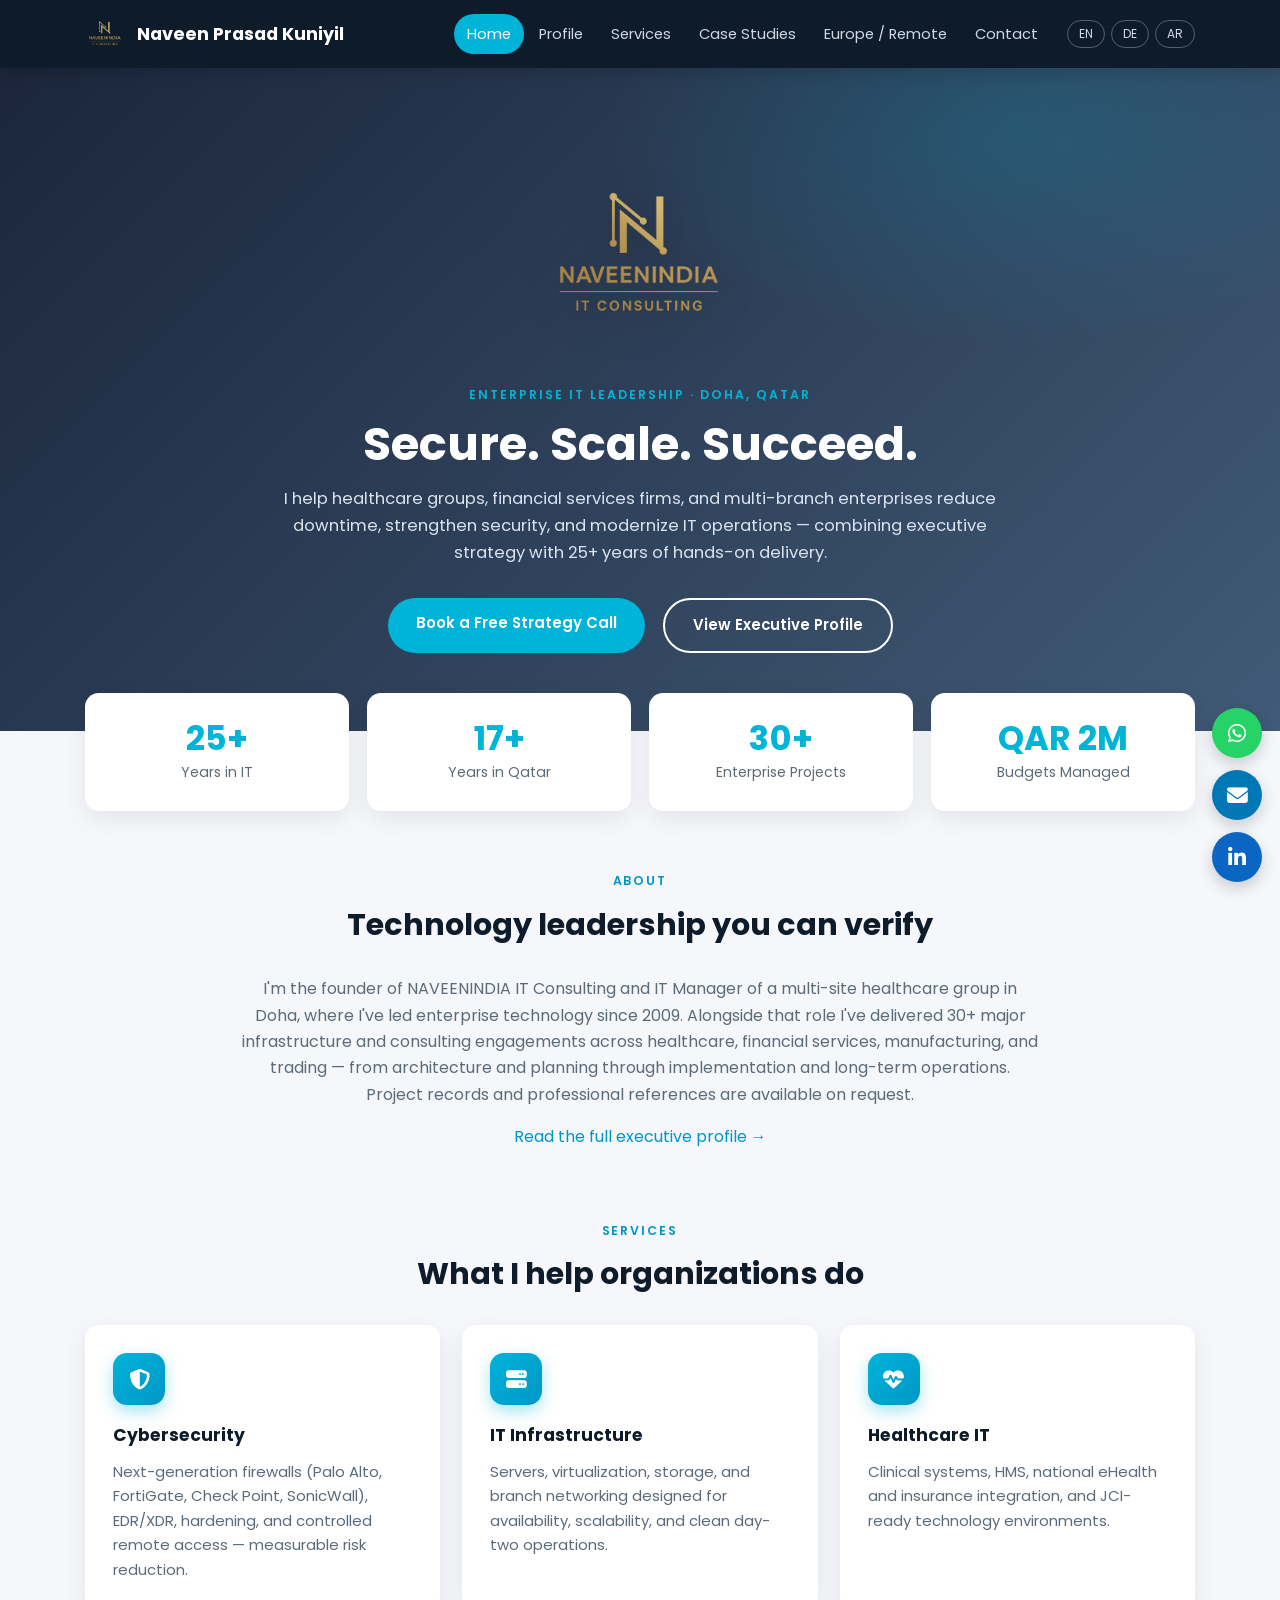
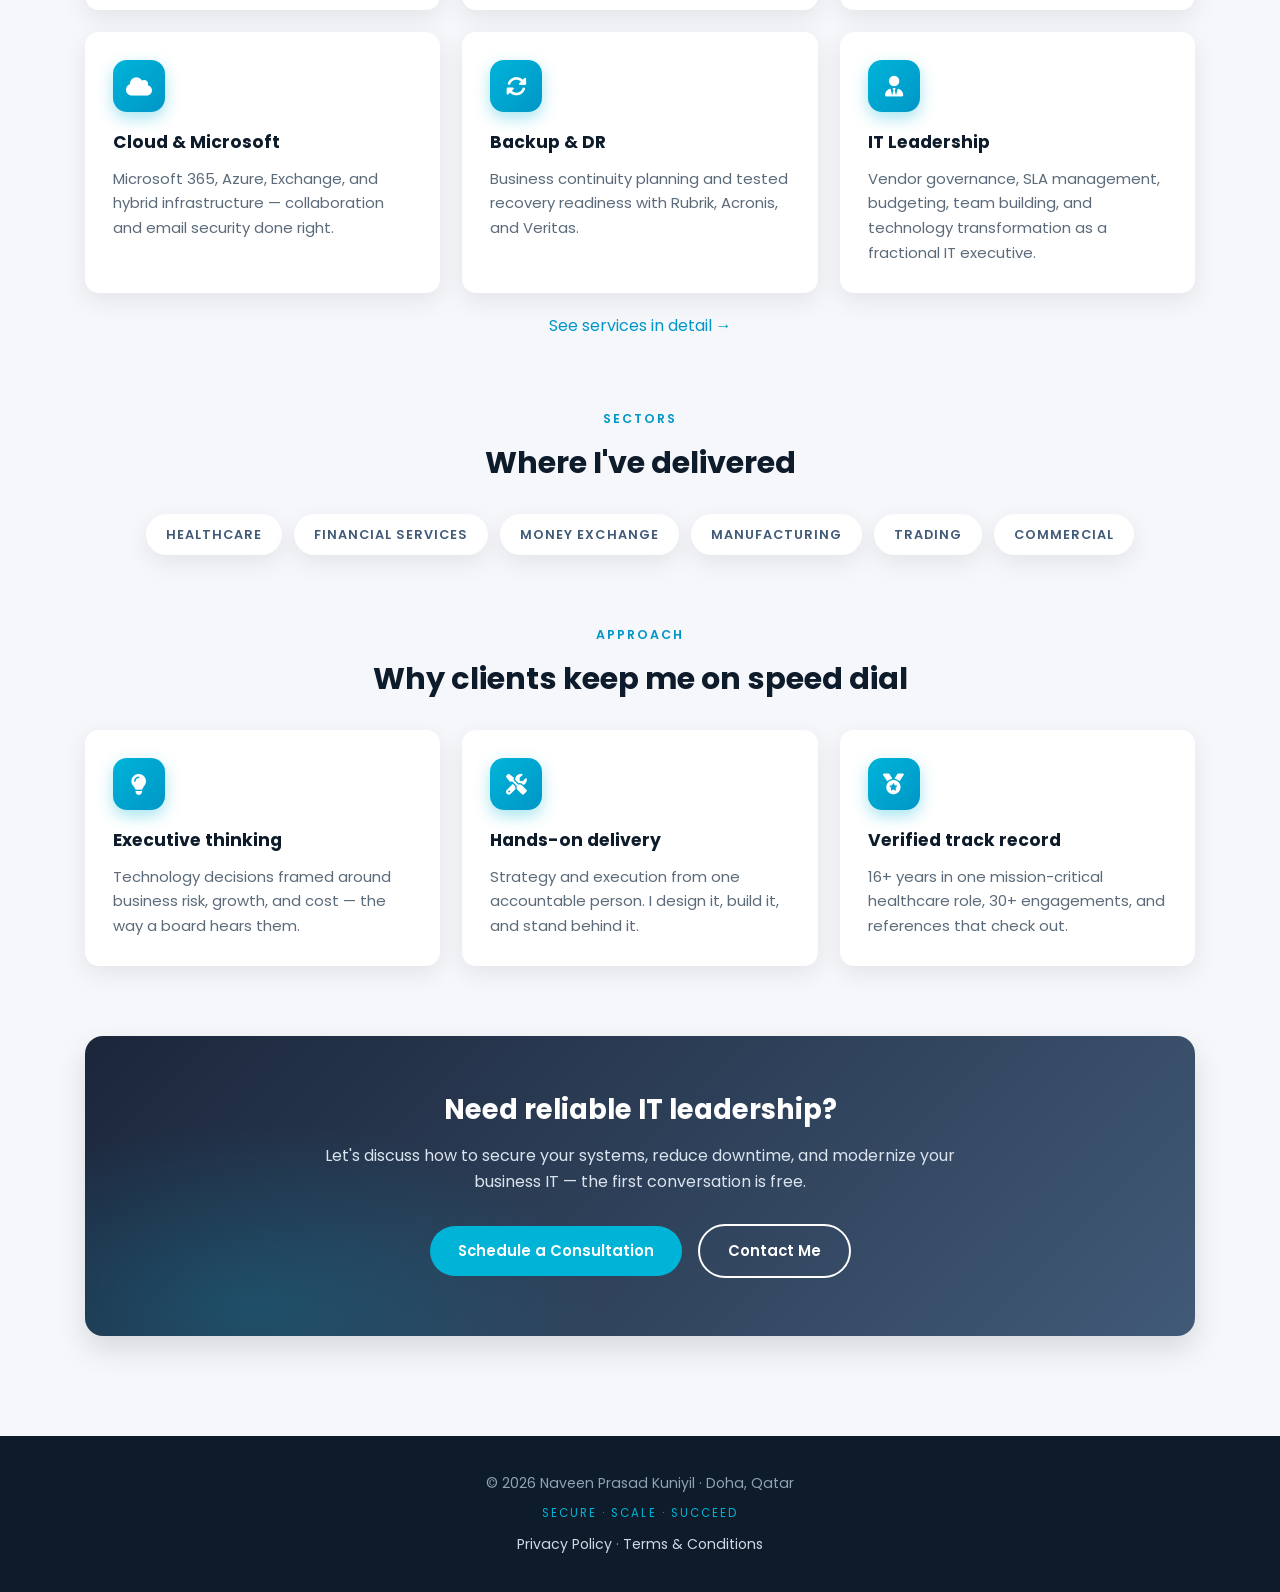
==== commit c6f5f7f6: "Add files via upload" ====
--- a/index.html
+++ b/index.html
@@ -6,8 +6,7 @@
 <title>Naveen Prasad Kuniyil | IT Consultant | Cybersecurity | Healthcare IT | Qatar</title>
 <meta name="description" content="Senior IT Infrastructure & Cybersecurity Leader in Doha, Qatar. 25+ years experience, 17+ years in Qatar, 30+ enterprise projects across healthcare, finance, and enterprise sectors.">
 <meta name="keywords" content="IT Consultant Qatar, Cybersecurity Consultant, Healthcare IT, IT Infrastructure, Cloud Consultant, IT Manager Qatar, GCC IT Expert">
-<link rel="preconnect" href="https://fonts.googleapis.com">
-<link href="https://fonts.googleapis.com/css2?family=Space+Grotesk:wght@500;600;700&family=Inter:wght@400;500;600&family=IBM+Plex+Mono:wght@400;500&display=swap" rel="stylesheet">
+<link href="https://fonts.googleapis.com/css2?family=Poppins:wght@300;400;600;700&display=swap" rel="stylesheet">
 <link rel="stylesheet" href="https://cdnjs.cloudflare.com/ajax/libs/font-awesome/6.5.0/css/all.min.css">
 <link rel="stylesheet" href="style.css">
 </head>
@@ -34,22 +33,21 @@
 
 <div class="hero">
 <div class="hero-inner">
+<img class="hero-logo" src="naveenindia_logo.png" alt="Naveen India logo">
 <span class="eyebrow">Enterprise IT Leadership · Doha, Qatar</span>
 <h1>Secure. Scale. Succeed.</h1>
 <p class="lead">I help healthcare groups, financial services firms, and multi-branch enterprises reduce downtime, strengthen security, and modernize IT operations — combining executive strategy with 25+ years of hands-on delivery.</p>
 <div class="cta">
-<a class="btn btn-maroon" href="https://calendly.com/naveenprasad-naveen/30min" target="_blank" rel="noopener">Book a Free Strategy Call</a>
+<a class="btn btn-cyan" href="https://calendly.com/naveenprasad-naveen/30min" target="_blank" rel="noopener">Book a Free Strategy Call</a>
 <a class="btn btn-ghost" href="cv.html">View Executive Profile</a>
 </div>
 </div>
 </div>
-<div class="statusline">
-<div class="row">
-<div class="cell"><b>25+</b> years in IT</div>
-<div class="cell"><b>17+</b> years in Qatar</div>
-<div class="cell"><b>30+</b> enterprise projects</div>
-<div class="cell"><b>QAR 2M</b> budgets managed</div>
-</div>
+<div class="stats">
+<div class="stat"><b>25+</b><span>Years in IT</span></div>
+<div class="stat"><b>17+</b><span>Years in Qatar</span></div>
+<div class="stat"><b>30+</b><span>Enterprise Projects</span></div>
+<div class="stat"><b>QAR 2M</b><span>Budgets Managed</span></div>
 </div>
 
 <main>
@@ -58,21 +56,21 @@
 <span class="eyebrow">About</span>
 <h2 class="section-title">Technology leadership you can verify</h2>
 <p class="intro">I'm the founder of NAVEENINDIA IT Consulting and IT Manager of a multi-site healthcare group in Doha, where I've led enterprise technology since 2009. Alongside that role I've delivered 30+ major infrastructure and consulting engagements across healthcare, financial services, manufacturing, and trading — from architecture and planning through implementation and long-term operations. Project records and professional references are available on request.</p>
-<p style="margin-top:14px"><a href="cv.html">Read the full executive profile →</a></p>
+<p style="margin-top:16px;text-align:center"><a href="cv.html">Read the full executive profile →</a></p>
 </section>
 
 <section>
 <span class="eyebrow">Services</span>
 <h2 class="section-title">What I help organizations do</h2>
 <div class="grid">
-<div class="card"><span class="tag">Protect</span><h3>Cybersecurity</h3><p>Next-generation firewalls (Palo Alto, FortiGate, Check Point, SonicWall), EDR/XDR, hardening, and controlled remote access — measurable risk reduction.</p></div>
-<div class="card"><span class="tag">Build</span><h3>IT Infrastructure</h3><p>Servers, virtualization, storage, and branch networking designed for availability, scalability, and clean day-two operations.</p></div>
-<div class="card"><span class="tag">Comply</span><h3>Healthcare IT</h3><p>Clinical systems, HMS, national eHealth and insurance integration, and JCI-ready technology environments.</p></div>
-<div class="card"><span class="tag">Modernize</span><h3>Cloud &amp; Microsoft</h3><p>Microsoft 365, Azure, Exchange, and hybrid infrastructure — collaboration and email security done right.</p></div>
-<div class="card"><span class="tag">Recover</span><h3>Backup &amp; DR</h3><p>Business continuity planning and tested recovery readiness with Rubrik, Acronis, and Veritas.</p></div>
-<div class="card"><span class="tag">Lead</span><h3>IT Leadership</h3><p>Vendor governance, SLA management, budgeting, team building, and technology transformation as a fractional IT executive.</p></div>
+<div class="card"><div class="icon"><i class="fas fa-shield-halved"></i></div><h3>Cybersecurity</h3><p>Next-generation firewalls (Palo Alto, FortiGate, Check Point, SonicWall), EDR/XDR, hardening, and controlled remote access — measurable risk reduction.</p></div>
+<div class="card"><div class="icon"><i class="fas fa-server"></i></div><h3>IT Infrastructure</h3><p>Servers, virtualization, storage, and branch networking designed for availability, scalability, and clean day-two operations.</p></div>
+<div class="card"><div class="icon"><i class="fas fa-heart-pulse"></i></div><h3>Healthcare IT</h3><p>Clinical systems, HMS, national eHealth and insurance integration, and JCI-ready technology environments.</p></div>
+<div class="card"><div class="icon"><i class="fas fa-cloud"></i></div><h3>Cloud &amp; Microsoft</h3><p>Microsoft 365, Azure, Exchange, and hybrid infrastructure — collaboration and email security done right.</p></div>
+<div class="card"><div class="icon"><i class="fas fa-rotate"></i></div><h3>Backup &amp; DR</h3><p>Business continuity planning and tested recovery readiness with Rubrik, Acronis, and Veritas.</p></div>
+<div class="card"><div class="icon"><i class="fas fa-user-tie"></i></div><h3>IT Leadership</h3><p>Vendor governance, SLA management, budgeting, team building, and technology transformation as a fractional IT executive.</p></div>
 </div>
-<p style="margin-top:18px"><a href="services.html">See services in detail →</a></p>
+<p style="margin-top:20px;text-align:center"><a href="services.html">See services in detail →</a></p>
 </section>
 
 <section>
@@ -87,9 +85,9 @@
 <span class="eyebrow">Approach</span>
 <h2 class="section-title">Why clients keep me on speed dial</h2>
 <div class="grid-3">
-<div class="card"><h3>Executive thinking</h3><p>Technology decisions framed around business risk, growth, and cost — the way a board hears them.</p></div>
-<div class="card"><h3>Hands-on delivery</h3><p>Strategy and execution from one accountable person. I design it, build it, and stand behind it.</p></div>
-<div class="card"><h3>Verified track record</h3><p>16+ years in one mission-critical healthcare role, 30+ engagements, and references that check out.</p></div>
+<div class="card"><div class="icon"><i class="fas fa-lightbulb"></i></div><h3>Executive thinking</h3><p>Technology decisions framed around business risk, growth, and cost — the way a board hears them.</p></div>
+<div class="card"><div class="icon"><i class="fas fa-screwdriver-wrench"></i></div><h3>Hands-on delivery</h3><p>Strategy and execution from one accountable person. I design it, build it, and stand behind it.</p></div>
+<div class="card"><div class="icon"><i class="fas fa-medal"></i></div><h3>Verified track record</h3><p>16+ years in one mission-critical healthcare role, 30+ engagements, and references that check out.</p></div>
 </div>
 </section>
 
@@ -97,7 +95,7 @@
 <div class="cta-band">
 <h2>Need reliable IT leadership?</h2>
 <p>Let's discuss how to secure your systems, reduce downtime, and modernize your business IT — the first conversation is free.</p>
-<a class="btn btn-maroon" href="https://calendly.com/naveenprasad-naveen/30min" target="_blank" rel="noopener">Schedule a Consultation</a>
+<a class="btn btn-cyan" href="https://calendly.com/naveenprasad-naveen/30min" target="_blank" rel="noopener">Schedule a Consultation</a>
 <a class="btn btn-ghost" href="contact.html">Contact Me</a>
 </div>
 </section>
--- a/style.css
+++ b/style.css
@@ -1,33 +1,26 @@
 /* ============================================================
-   naveenindia.com — shared stylesheet
-   Palette: ink navy / Qatar maroon / warm sand
-   Type: Space Grotesk (display) · Inter (body) · IBM Plex Mono (labels)
+   naveenindia.com — shared stylesheet v3
+   The original glossy aesthetic (navy gradients, cyan, floating
+   cards, pill buttons) carrying the new content structure.
    ============================================================ */
 :root{
-  --ink:#0E1F33;
-  --ink-2:#16324F;
-  --maroon:#8A1538;
-  --maroon-soft:#F3E6EA;
-  --sand:#F7F5F1;
-  --card:#FFFFFF;
-  --text:#22303E;
-  --muted:#5A6673;
-  --line:#E4E0D8;
-  --radius:10px;
-}
-*{margin:0;padding:0;box-sizing:border-box}
+  --ink:#0d1b2a;
+  --slate:#1b263b;
+  --steel:#415a77;
+  --cyan:#00b4d8;
+  --cyan-dark:#0096c7;
+  --bg:#f5f7fb;
+  --card:#ffffff;
+  --text:#222c37;
+  --muted:#5c6b7a;
+  --radius:14px;
+  --shadow:0 8px 25px rgba(0,0,0,.08);
+  --shadow-lift:0 14px 30px rgba(0,0,0,.12);
+}
+*{margin:0;padding:0;box-sizing:border-box;font-family:'Poppins',sans-serif}
 html{scroll-behavior:smooth}
-body{
-  font-family:'Inter',system-ui,sans-serif;
-  background:var(--sand);
-  color:var(--text);
-  line-height:1.65;
-  font-size:16px;
-  overflow-x:hidden;
-  top:0 !important;
-}
-h1,h2,h3,.display{font-family:'Space Grotesk',sans-serif;letter-spacing:-.01em}
-a{color:var(--maroon);text-decoration:none}
+body{background:var(--bg);color:var(--text);line-height:1.65;font-size:16px;overflow-x:hidden;top:0 !important}
+a{color:var(--cyan-dark);text-decoration:none}
 a:hover{text-decoration:underline}
 img{max-width:100%}
 
@@ -37,170 +30,168 @@
 
 /* ---------- header ---------- */
 header.site{
-  background:var(--ink);
-  color:#fff;
-  position:sticky;top:0;z-index:999;
-  border-bottom:3px solid var(--maroon);
-}
-.nav{
-  max-width:1120px;margin:0 auto;padding:14px 22px;
-  display:flex;align-items:center;gap:18px;flex-wrap:wrap;
-}
-.brand{display:flex;align-items:center;gap:11px;color:#fff;font-family:'Space Grotesk';font-weight:700;font-size:1.05rem}
+  background:var(--ink);color:#fff;position:sticky;top:0;z-index:999;
+  box-shadow:0 4px 15px rgba(0,0,0,.15);
+}
+.nav{max-width:1150px;margin:0 auto;padding:14px 20px;display:flex;align-items:center;gap:16px;flex-wrap:wrap}
+.brand{display:flex;align-items:center;gap:12px;color:#fff;font-weight:700;font-size:1.1rem}
 .brand:hover{text-decoration:none}
-.brand img{height:38px;width:auto}
-.nav-links{display:flex;gap:4px;margin-left:auto;flex-wrap:wrap}
-.nav-links a{
-  color:#C9D4E0;font-size:.9rem;padding:7px 12px;border-radius:6px;
-}
-.nav-links a:hover{color:#fff;background:rgba(255,255,255,.08);text-decoration:none}
-.nav-links a.active{color:#fff;background:var(--maroon)}
+.brand img{height:40px;width:auto}
+.nav-links{display:flex;gap:2px;margin-left:auto;flex-wrap:wrap}
+.nav-links a{color:#cfd8e3;font-size:.92rem;padding:8px 13px;border-radius:20px;transition:.25s}
+.nav-links a:hover{color:#fff;background:rgba(255,255,255,.1);text-decoration:none}
+.nav-links a.active{color:#fff;background:var(--cyan)}
 .lang-switch{display:flex;gap:6px}
 .lang-switch button{
-  background:transparent;color:#C9D4E0;border:1px solid rgba(255,255,255,.25);
-  border-radius:6px;padding:4px 9px;font-size:.75rem;cursor:pointer;
-  font-family:'IBM Plex Mono',monospace;
-}
-.lang-switch button:hover{color:#fff;border-color:#fff}
+  background:transparent;color:#cfd8e3;border:1px solid rgba(255,255,255,.3);
+  border-radius:20px;padding:4px 11px;font-size:.75rem;cursor:pointer;transition:.25s;
+}
+.lang-switch button:hover{color:var(--ink);background:#fff;border-color:#fff}
 .menu-btn{display:none;background:none;border:none;color:#fff;font-size:1.4rem;cursor:pointer;margin-left:auto}
 
 /* ---------- hero ---------- */
 .hero{
-  background:linear-gradient(160deg,var(--ink) 0%,var(--ink-2) 100%);
-  color:#fff;padding:72px 22px 56px;
-}
-.hero-inner{max-width:1120px;margin:0 auto}
-.hero .eyebrow{color:#D9A5B4}
-.hero h1{font-size:clamp(2rem,5vw,3.3rem);line-height:1.12;max-width:16ch}
-.hero p.lead{color:#C9D4E0;max-width:60ch;margin-top:18px;font-size:1.05rem}
-.hero .cta{margin-top:30px;display:flex;gap:12px;flex-wrap:wrap}
+  background:linear-gradient(135deg,var(--slate),var(--steel));
+  color:#fff;padding:88px 20px 72px;text-align:center;position:relative;overflow:hidden;
+}
+.hero::after{
+  content:"";position:absolute;inset:0;pointer-events:none;
+  background:radial-gradient(600px 300px at 80% 10%,rgba(0,180,216,.18),transparent 70%);
+}
+.hero-inner{max-width:900px;margin:0 auto;position:relative;z-index:1}
+.hero img.hero-logo{width:200px;margin-bottom:20px;filter:drop-shadow(0 8px 20px rgba(0,0,0,.25))}
 .hero img.photo{
-  width:132px;height:132px;border-radius:50%;object-fit:cover;
-  border:3px solid var(--maroon);margin-bottom:22px;
-}
-
-/* status line — signature element */
-.statusline{
-  background:var(--ink);
-  border-top:1px solid rgba(255,255,255,.12);
-  padding:0 22px;
-}
-.statusline .row{
-  max-width:1120px;margin:0 auto;display:flex;flex-wrap:wrap;
-}
-.statusline .cell{
-  font-family:'IBM Plex Mono',monospace;font-size:.8rem;color:#C9D4E0;
-  padding:13px 26px 13px 0;display:flex;align-items:baseline;gap:8px;
-}
-.statusline .cell b{color:#fff;font-size:1.05rem;font-weight:600}
-.statusline .cell::before{content:"▸";color:var(--maroon);}
+  width:165px;height:165px;border-radius:50%;object-fit:cover;
+  border:5px solid #fff;box-shadow:0 10px 25px rgba(0,0,0,.25);margin-bottom:20px;
+}
+.hero .eyebrow{color:var(--cyan);margin-bottom:12px}
+.hero h1{font-size:clamp(2rem,5vw,2.9rem);line-height:1.15;margin-bottom:14px}
+.hero p.lead{color:#dbe4ee;max-width:760px;margin:0 auto 8px;font-size:1.03rem}
+.hero .cta{margin-top:26px;display:flex;gap:6px;justify-content:center;flex-wrap:wrap}
+
+/* stat cards */
+.stats{
+  max-width:1150px;margin:-38px auto 0;padding:0 20px;position:relative;z-index:2;
+  display:grid;grid-template-columns:repeat(auto-fit,minmax(200px,1fr));gap:18px;
+}
+.stat{
+  background:var(--card);padding:26px 22px;border-radius:var(--radius);
+  box-shadow:var(--shadow);text-align:center;transition:.3s;
+}
+.stat:hover{transform:translateY(-6px);box-shadow:var(--shadow-lift)}
+.stat b{display:block;font-size:2.1rem;color:var(--cyan);font-weight:700;line-height:1.2}
+.stat span{color:var(--muted);font-size:.88rem}
 
 /* ---------- layout ---------- */
-main{max-width:1120px;margin:0 auto;padding:56px 22px}
-section{margin-bottom:64px}
+main{max-width:1150px;margin:0 auto;padding:60px 20px 30px}
+section{margin-bottom:70px}
 .eyebrow{
-  font-family:'IBM Plex Mono',monospace;font-size:.75rem;letter-spacing:.14em;
-  text-transform:uppercase;color:var(--maroon);display:block;margin-bottom:10px;
-}
-.eyebrow::before{content:"— "}
-h2.section-title{font-size:1.7rem;color:var(--ink);margin-bottom:22px}
-.intro{max-width:70ch;color:var(--muted)}
+  display:block;text-align:center;font-size:.78rem;letter-spacing:.16em;
+  text-transform:uppercase;color:var(--cyan-dark);font-weight:600;margin-bottom:8px;
+}
+h2.section-title{text-align:center;font-size:1.9rem;color:var(--ink);margin-bottom:26px}
+.intro{max-width:800px;margin:0 auto;text-align:center;color:var(--muted)}
 
 /* buttons */
 .btn{
-  display:inline-block;padding:13px 26px;border-radius:8px;font-weight:600;
-  font-size:.93rem;font-family:'Space Grotesk';cursor:pointer;border:none;
-}
-.btn-maroon{background:var(--maroon);color:#fff}
-.btn-maroon:hover{background:#6E0F2C;text-decoration:none}
-.btn-ghost{border:1.5px solid rgba(255,255,255,.5);color:#fff;background:transparent}
-.btn-ghost:hover{background:rgba(255,255,255,.1);text-decoration:none}
+  display:inline-block;padding:13px 28px;margin:6px;border-radius:30px;font-weight:600;
+  font-size:.93rem;cursor:pointer;border:none;transition:.3s;
+}
+.btn-maroon,.btn-cyan{background:var(--cyan);color:#fff}
+.btn-maroon:hover,.btn-cyan:hover{background:var(--cyan-dark);transform:translateY(-2px);text-decoration:none;color:#fff}
+.btn-ghost{border:2px solid #fff;color:#fff;background:transparent}
+.btn-ghost:hover{background:rgba(255,255,255,.14);transform:translateY(-2px);text-decoration:none}
 .btn-ink{background:var(--ink);color:#fff}
-.btn-ink:hover{background:var(--ink-2);text-decoration:none}
+.btn-ink:hover{background:var(--slate);transform:translateY(-2px);text-decoration:none}
 
 /* cards */
-.grid{display:grid;grid-template-columns:repeat(auto-fit,minmax(280px,1fr));gap:18px}
-.grid-3{display:grid;grid-template-columns:repeat(auto-fit,minmax(240px,1fr));gap:18px}
+.grid{display:grid;grid-template-columns:repeat(auto-fit,minmax(290px,1fr));gap:22px}
+.grid-3{display:grid;grid-template-columns:repeat(auto-fit,minmax(250px,1fr));gap:22px}
 .card{
-  background:var(--card);border:1px solid var(--line);border-radius:var(--radius);
-  padding:26px;transition:transform .15s ease,box-shadow .15s ease;
-}
-.card:hover{transform:translateY(-2px);box-shadow:0 10px 24px rgba(14,31,51,.07)}
-.card h3{color:var(--ink);font-size:1.05rem;margin-bottom:9px}
+  background:var(--card);border-radius:var(--radius);padding:28px;
+  box-shadow:var(--shadow);transition:.3s;
+}
+.card:hover{transform:translateY(-6px);box-shadow:var(--shadow-lift)}
+.card h3{color:var(--ink);font-size:1.08rem;margin-bottom:10px}
 .card p,.card li{color:var(--muted);font-size:.93rem}
 .card ul{padding-left:18px}
 .card li{margin-bottom:6px}
+.card .icon{
+  width:52px;height:52px;border-radius:14px;display:flex;align-items:center;justify-content:center;
+  background:linear-gradient(135deg,var(--cyan),var(--cyan-dark));color:#fff;font-size:1.3rem;margin-bottom:16px;
+  box-shadow:0 6px 16px rgba(0,180,216,.35);
+}
 .card .tag{
-  font-family:'IBM Plex Mono',monospace;font-size:.72rem;color:var(--maroon);
-  letter-spacing:.1em;text-transform:uppercase;display:block;margin-bottom:8px;
+  display:inline-block;font-size:.72rem;font-weight:600;letter-spacing:.1em;text-transform:uppercase;
+  color:var(--cyan-dark);background:rgba(0,180,216,.1);border-radius:20px;padding:4px 12px;margin-bottom:12px;
 }
 
 /* experience timeline */
 .job{
-  background:var(--card);border:1px solid var(--line);border-left:4px solid var(--maroon);
-  border-radius:var(--radius);padding:26px;margin-bottom:18px;
-}
+  background:var(--card);border-radius:var(--radius);box-shadow:var(--shadow);
+  border-left:5px solid var(--cyan);padding:28px;margin-bottom:20px;transition:.3s;
+}
+.job:hover{transform:translateY(-4px);box-shadow:var(--shadow-lift)}
 .job .head{display:flex;justify-content:space-between;flex-wrap:wrap;gap:8px}
-.job h3{color:var(--ink);font-size:1.08rem}
-.job .dates{font-family:'IBM Plex Mono',monospace;font-size:.78rem;color:var(--maroon);white-space:nowrap;padding-top:4px}
-.job .org{color:var(--muted);font-size:.9rem;margin:2px 0 14px}
+.job h3{color:var(--ink);font-size:1.1rem}
+.job .dates{
+  font-size:.75rem;font-weight:600;color:var(--cyan-dark);background:rgba(0,180,216,.1);
+  border-radius:20px;padding:5px 13px;height:fit-content;white-space:nowrap;
+}
+.job .org{color:var(--muted);font-size:.9rem;margin:3px 0 14px;font-style:italic}
 .job ul{padding-left:19px}
 .job li{margin-bottom:7px;font-size:.94rem;color:var(--text)}
 
-/* pills */
-.pill-list{display:flex;flex-wrap:wrap;gap:9px}
-.pill{
-  background:var(--card);border:1px solid var(--line);color:var(--ink);
-  border-radius:999px;padding:7px 15px;font-size:.84rem;font-weight:500;
-}
-
-/* sector strip */
-.sectors{display:flex;flex-wrap:wrap;gap:12px}
+/* pills / sectors */
+.pill-list{display:flex;flex-wrap:wrap;gap:10px;justify-content:center}
+.pill{background:var(--card);box-shadow:var(--shadow);color:var(--ink);border-radius:30px;padding:8px 18px;font-size:.86rem;font-weight:500}
+.sectors{display:flex;flex-wrap:wrap;gap:12px;justify-content:center}
 .sectors span{
-  font-family:'IBM Plex Mono',monospace;font-size:.8rem;letter-spacing:.06em;
-  border:1px solid var(--line);background:var(--card);color:var(--muted);
-  padding:9px 16px;border-radius:6px;
+  font-size:.8rem;font-weight:600;letter-spacing:.08em;background:var(--card);color:var(--steel);
+  box-shadow:var(--shadow);padding:10px 20px;border-radius:30px;
 }
 
 /* CTA band */
 .cta-band{
-  background:linear-gradient(160deg,var(--ink) 0%,var(--ink-2) 100%);
-  color:#fff;border-radius:14px;padding:48px 34px;text-align:center;
-}
-.cta-band h2{font-size:1.6rem;margin-bottom:10px}
-.cta-band p{color:#C9D4E0;margin-bottom:24px;max-width:60ch;margin-left:auto;margin-right:auto}
+  background:linear-gradient(135deg,var(--slate),var(--steel));position:relative;overflow:hidden;
+  color:#fff;border-radius:18px;padding:52px 34px;text-align:center;box-shadow:var(--shadow-lift);
+}
+.cta-band::after{
+  content:"";position:absolute;inset:0;pointer-events:none;
+  background:radial-gradient(500px 260px at 15% 90%,rgba(0,180,216,.2),transparent 70%);
+}
+.cta-band h2,.cta-band p,.cta-band a{position:relative;z-index:1}
+.cta-band h2{font-size:1.7rem;margin-bottom:10px}
+.cta-band p{color:#dbe4ee;margin-bottom:22px;max-width:640px;margin-left:auto;margin-right:auto}
 
 /* contact page */
 .contact-form input,.contact-form textarea{
-  width:100%;padding:14px;margin-bottom:14px;border:1px solid var(--line);
-  border-radius:8px;font-family:'Inter';font-size:.95rem;background:#fff;color:var(--text);
-}
-.contact-form input:focus,.contact-form textarea:focus{outline:2px solid var(--maroon);border-color:transparent}
+  width:100%;padding:15px;margin-bottom:14px;border:1px solid #e1e7ef;border-radius:12px;
+  font-size:.95rem;background:#fff;color:var(--text);box-shadow:var(--shadow);
+}
+.contact-form input:focus,.contact-form textarea:focus{outline:2px solid var(--cyan);border-color:transparent}
 .contact-form textarea{min-height:150px;resize:vertical}
-iframe.calendly{width:100%;height:680px;border:1px solid var(--line);border-radius:var(--radius);background:#fff}
-#status{font-family:'IBM Plex Mono',monospace;font-size:.82rem;color:var(--maroon);margin-top:4px}
+iframe.calendly{width:100%;height:680px;border:none;border-radius:var(--radius);background:#fff;box-shadow:var(--shadow)}
+#status{font-size:.85rem;color:var(--cyan-dark);margin-top:4px;font-weight:600}
 
 /* float icons */
-.float-icons{position:fixed;right:18px;bottom:18px;display:flex;flex-direction:column;gap:11px;z-index:998}
+.float-icons{position:fixed;right:18px;bottom:18px;display:flex;flex-direction:column;gap:12px;z-index:998}
 .float-icons a{
-  width:48px;height:48px;border-radius:50%;display:flex;align-items:center;justify-content:center;
-  color:#fff;font-size:1.25rem;box-shadow:0 6px 18px rgba(14,31,51,.25);
-}
-.float-icons a:hover{text-decoration:none;transform:scale(1.07)}
+  width:50px;height:50px;border-radius:50%;display:flex;align-items:center;justify-content:center;
+  color:#fff;font-size:1.3rem;box-shadow:0 6px 15px rgba(0,0,0,.18);transition:.25s;
+}
+.float-icons a:hover{transform:scale(1.1);text-decoration:none;color:#fff}
 .float-icons .whatsapp{background:#25D366}
-.float-icons .email{background:var(--maroon)}
+.float-icons .email{background:#0077b5}
 .float-icons .linkedin{background:#0A66C2}
 
 /* footer */
-footer.site{
-  background:var(--ink);color:#8FA1B3;text-align:center;
-  padding:34px 22px;font-size:.85rem;border-top:3px solid var(--maroon);
-}
-footer.site .foot-tag{font-family:'IBM Plex Mono',monospace;font-size:.72rem;letter-spacing:.1em;margin-top:6px}
-footer.site a{color:#C9D4E0}
+footer.site{background:var(--ink);color:#8fa1b3;text-align:center;padding:36px 20px;font-size:.88rem}
+footer.site .foot-tag{letter-spacing:.18em;font-size:.72rem;margin-top:8px;color:var(--cyan)}
+footer.site a{color:#cfd8e3}
 
 /* accessibility & motion */
-:focus-visible{outline:2px solid var(--maroon);outline-offset:2px}
+:focus-visible{outline:2px solid var(--cyan);outline-offset:2px}
 @media (prefers-reduced-motion:reduce){
   *,*::before,*::after{animation:none !important;transition:none !important}
   html{scroll-behavior:auto}
@@ -209,12 +200,10 @@
 /* ---------- responsive ---------- */
 @media(max-width:840px){
   .menu-btn{display:block}
-  .nav-links{
-    display:none;flex-direction:column;width:100%;gap:2px;padding-top:8px;
-  }
+  .nav-links{display:none;flex-direction:column;width:100%;gap:2px;padding-top:8px}
   .nav-links.open{display:flex}
-  .nav-links a{padding:11px 12px}
+  .nav-links a{padding:12px;border-radius:10px}
   .lang-switch{margin-left:0}
-  .statusline .cell{padding:10px 18px 10px 0}
-  .hero{padding:52px 22px 42px}
-}
+  .hero{padding:60px 20px 60px}
+  .stats{margin-top:-30px}
+}
